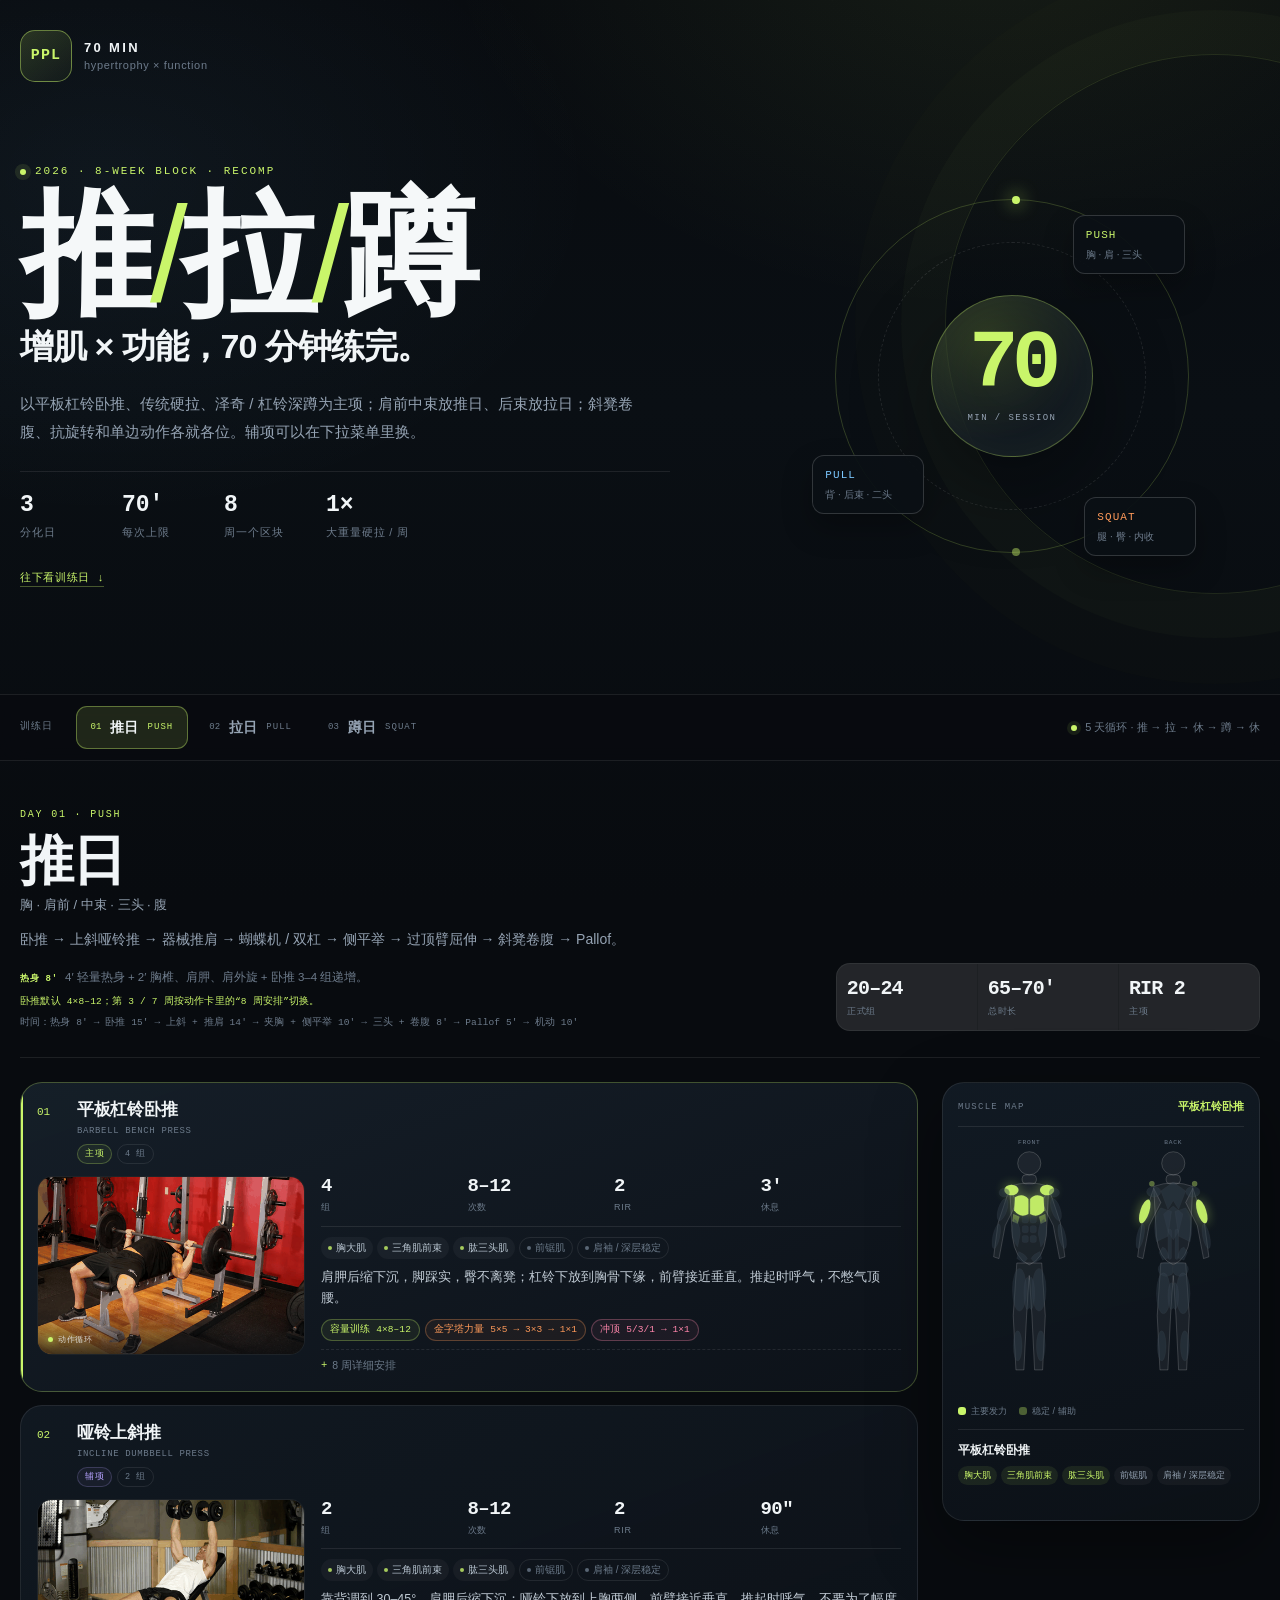
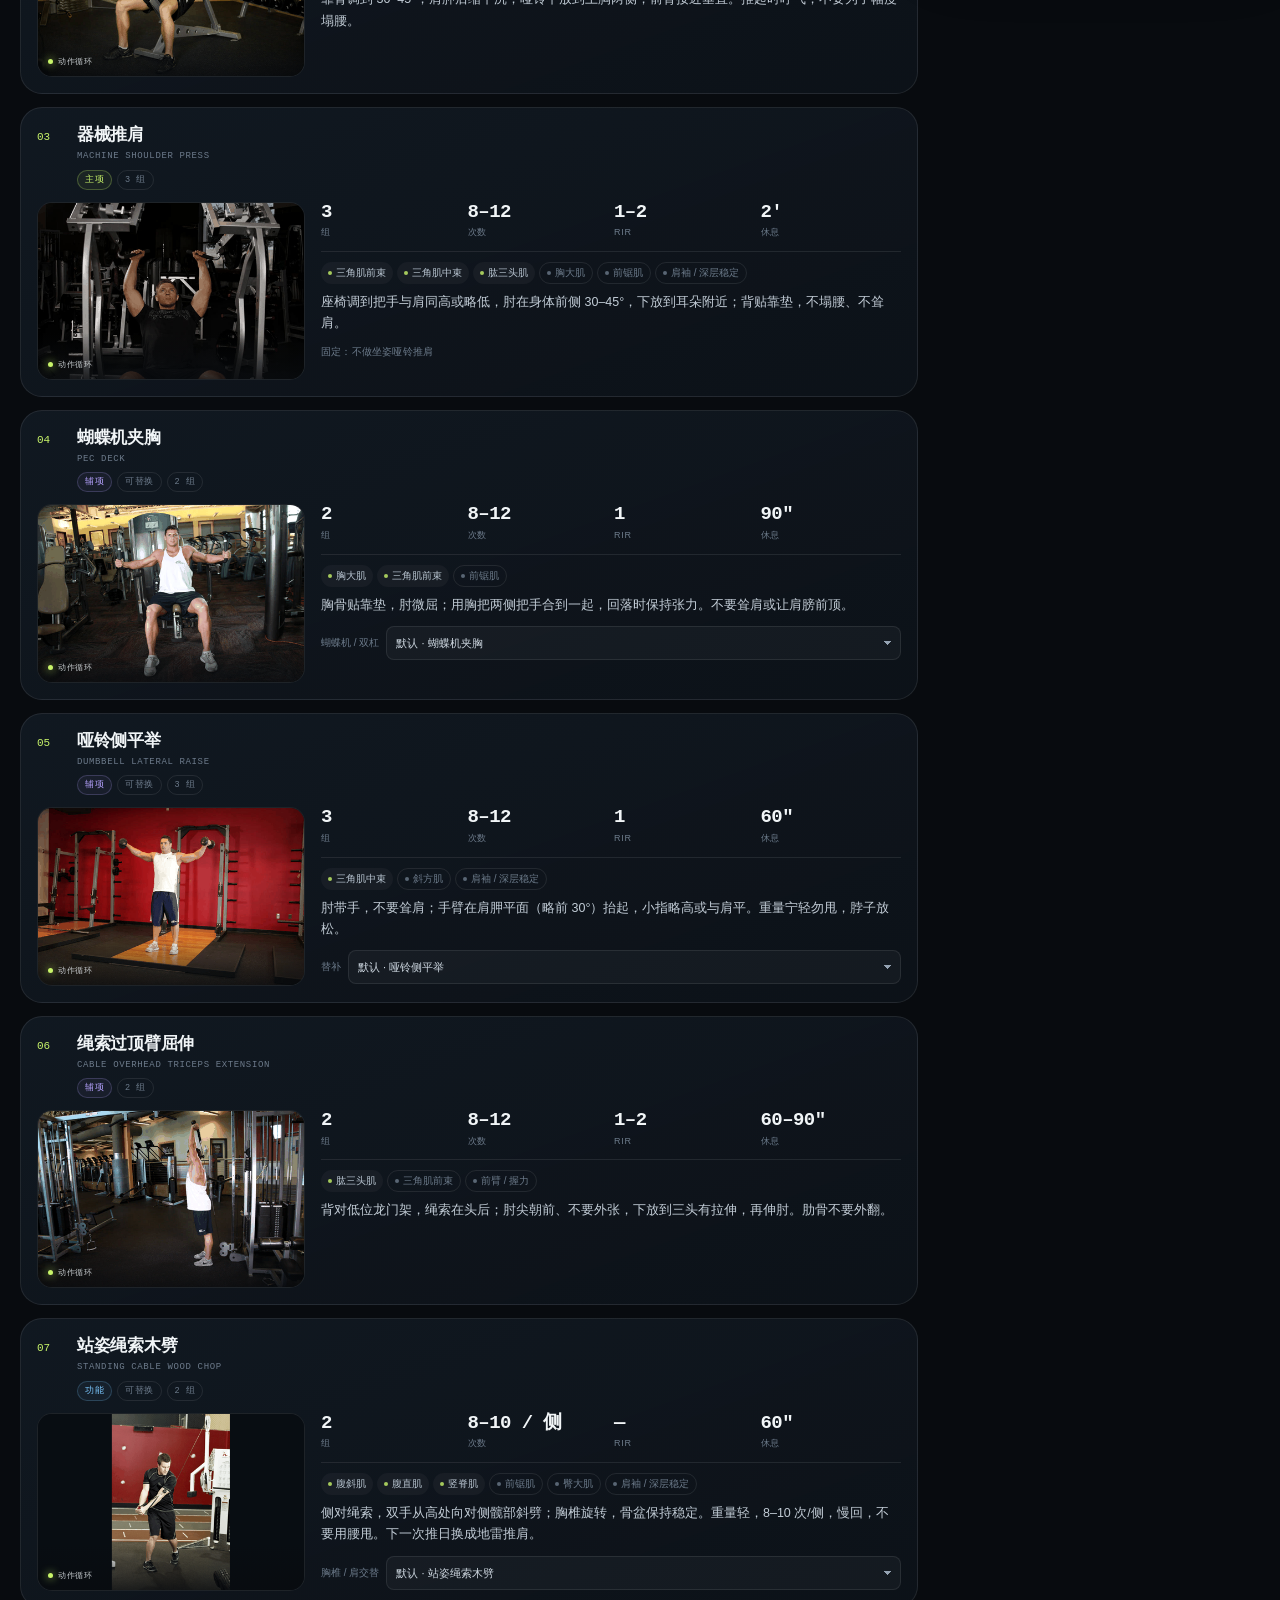
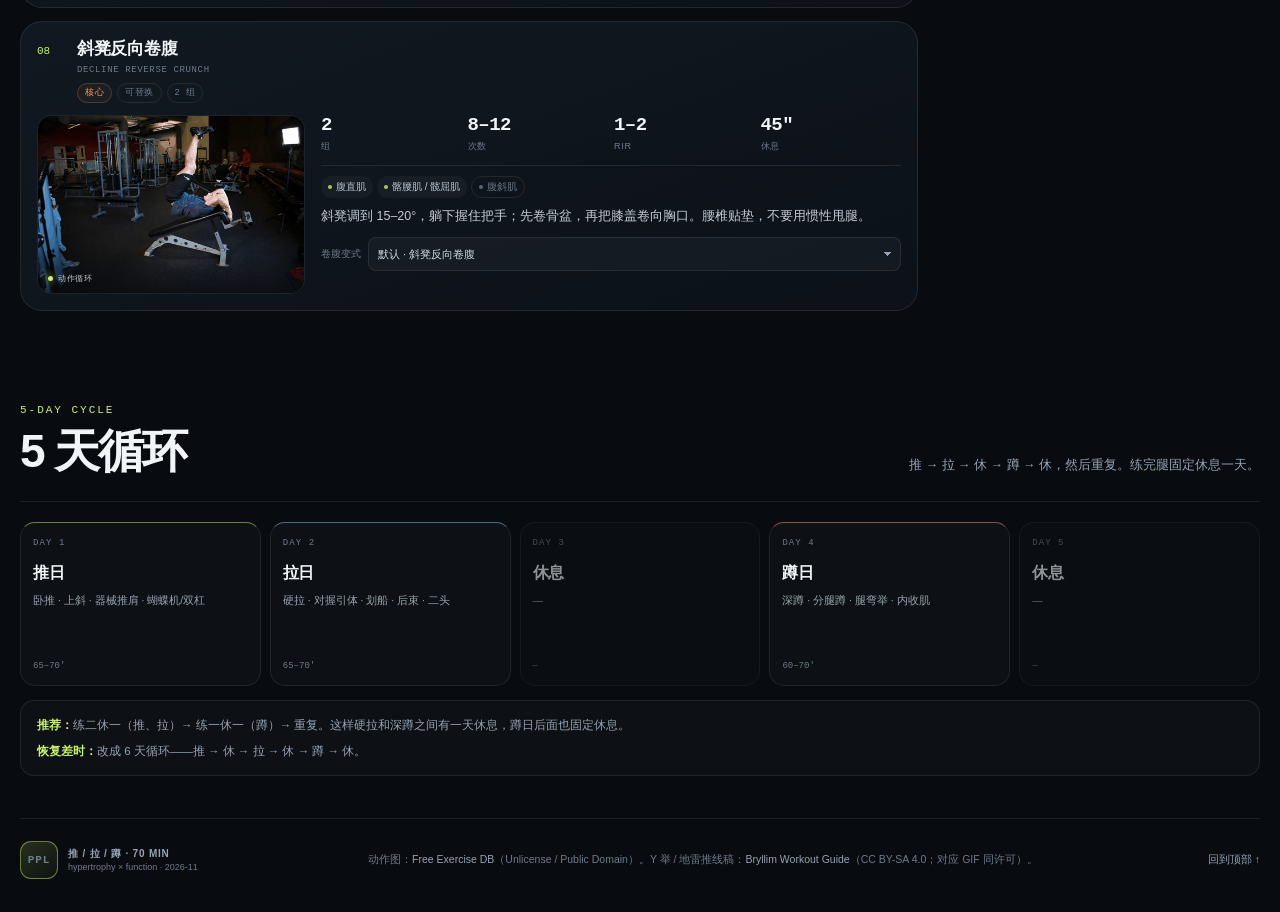
==== ppl60/index.html @ c3017ef8 "Use cable wood chop for thoracic rotation" ====
<!doctype html>
<html lang="zh-CN">
<head>
  <meta charset="utf-8">
  <meta name="viewport" content="width=device-width, initial-scale=1, viewport-fit=cover">
  <meta name="theme-color" content="#0a0d11">
  <meta name="color-scheme" content="dark">
  <meta name="robots" content="noindex,nofollow">
  <meta name="format-detection" content="telephone=no">
  <meta name="referrer" content="no-referrer">
  <meta name="description" content="推 / 拉 / 蹲三分化：增肌与功能性训练并行，每次约 70 分钟。含真实动作 GIF、肌群热图与替代动作。">
  <meta property="og:title" content="PPL 70 · 推 / 拉 / 蹲训练计划">
  <meta property="og:description" content="增肌 × 功能，70 分钟练完。真实动作 GIF、肌群热图、下拉替代动作。">
  <meta property="og:type" content="website">
  <meta property="og:image" content="https://shawinbetter.github.io/shawin.github.io/ppl60/assets/cover.png">
  <meta property="og:image:width" content="1200">
  <meta property="og:image:height" content="630">
  <meta name="twitter:card" content="summary_large_image">
  <title>PPL 70 · 推 / 拉 / 蹲训练计划</title>
  <link rel="icon" href="data:image/svg+xml,%3Csvg xmlns='http://www.w3.org/2000/svg' viewBox='0 0 64 64'%3E%3Crect width='64' height='64' rx='14' fill='%230a0d11'/%3E%3Cpath d='M14 44V20h12c8 0 12 4 12 10s-4 10-12 10h-5v4h-7zm7-10h5c4 0 6-2 6-4s-2-4-6-4h-5v8z' fill='%23c9f56a'/%3E%3Ccircle cx='47' cy='27' r='7' fill='none' stroke='%23c9f56a' stroke-width='4'/%3E%3C/svg%3E">
  <link rel="stylesheet" href="assets/styles.css?v=20261107j">
</head>
<body>
  <a class="skip-link" href="#main">跳到训练内容</a>
  <div class="ambient" aria-hidden="true"></div>

  <header class="hero">
    <nav class="topbar" aria-label="页面信息">
      <a class="brand" href="#top" aria-label="回到顶部">
        <span class="brand-mark">PPL</span>
        <span class="brand-copy"><b>70 MIN</b><i>hypertrophy × function</i></span>
      </a>
    </nav>

    <div class="hero-grid" id="top">
      <div class="hero-copy">
        <p class="eyebrow"><span class="dot"></span> 2026 · 8-WEEK BLOCK · RECOMP</p>
        <h1>推<span>/</span>拉<span>/</span>蹲</h1>
        <p class="hero-sub">增肌 × 功能，70 分钟练完。</p>
        <p class="lede">以平板杠铃卧推、传统硬拉、泽奇 / 杠铃深蹲为主项；肩前中束放推日、后束放拉日；斜凳卷腹、抗旋转和单边动作各就各位。辅项可以在下拉菜单里换。</p>
        <div class="hero-stats" aria-label="计划概览">
          <div><b>3</b><span>分化日</span></div>
          <div><b>70′</b><span>每次上限</span></div>
          <div><b>8</b><span>周一个区块</span></div>
          <div><b>1×</b><span>大重量硬拉 / 周</span></div>
        </div>
        <p class="hero-scroll"><a href="#dayNav">往下看训练日 ↓</a></p>
      </div>

      <div class="hero-visual" aria-hidden="true">
        <div class="orbit">
          <div class="orbit-ring ring-a"></div>
          <div class="orbit-ring ring-b"></div>
          <div class="orbit-core"><b>70</b><span>MIN / SESSION</span></div>
          <div class="orbit-chip chip-push">PUSH<small>胸 · 肩 · 三头</small></div>
          <div class="orbit-chip chip-pull">PULL<small>背 · 后束 · 二头</small></div>
          <div class="orbit-chip chip-squat">SQUAT<small>腿 · 臀 · 内收</small></div>
        </div>
      </div>
    </div>
  </header>

  <nav class="day-nav" id="dayNav" aria-label="训练日切换">
    <div class="day-nav-inner">
      <span class="day-nav-label">训练日</span>
      <div class="day-tabs" role="tablist" aria-label="推拉蹲">
        <button class="day-tab is-active" type="button" role="tab" aria-selected="true" aria-controls="day-push" data-day="push">
          <span class="tab-index">01</span><span class="tab-name">推日</span><span class="tab-sub">PUSH</span>
        </button>
        <button class="day-tab" type="button" role="tab" aria-selected="false" aria-controls="day-pull" data-day="pull">
          <span class="tab-index">02</span><span class="tab-name">拉日</span><span class="tab-sub">PULL</span>
        </button>
        <button class="day-tab" type="button" role="tab" aria-selected="false" aria-controls="day-squat" data-day="squat">
          <span class="tab-index">03</span><span class="tab-name">蹲日</span><span class="tab-sub">SQUAT</span>
        </button>
      </div>
      <div class="day-nav-meta"><span class="pulse"></span> 5 天循环 · 推 → 拉 → 休 → 蹲 → 休</div>
    </div>
  </nav>

  <main id="main">
    <section class="day-panel is-active" id="day-push" data-day="push" role="tabpanel" aria-label="推日">
      <div class="day-head">
        <div class="day-head-main">
          <p class="day-kicker">DAY 01 · PUSH</p>
          <h2>推日 <small>胸 · 肩前 / 中束 · 三头 · 腹</small></h2>
          <p class="day-intro">卧推 → 上斜哑铃推 → 器械推肩 → 蝴蝶机 / 双杠 → 侧平举 → 过顶臂屈伸 → 斜凳卷腹 → Pallof。</p>
          <p class="warmup-line"><b>热身 8′</b> 4′ 轻量热身 + 2′ 胸椎、肩胛、肩外旋 + 卧推 3–4 组递增。</p>
          <p class="lift-note">卧推默认 4×8–12；第 3 / 7 周按动作卡里的“8 周安排”切换。</p>
          <p class="time-plan">时间：热身 8′ → 卧推 15′ → 上斜 + 推肩 14′ → 夹胸 + 侧平举 10′ → 三头 + 卷腹 8′ → Pallof 5′ → 机动 10′</p>
        </div>
        <div class="day-side" aria-label="推日概览">
          <div class="day-stat"><b>20–24</b><span>正式组</span></div>
          <div class="day-stat"><b>65–70′</b><span>总时长</span></div>
          <div class="day-stat"><b>RIR 2</b><span>主项</span></div>
        </div>
      </div>
      <div class="day-layout">
        <div class="day-main">
          <div class="exercise-list" data-list="push"></div>
        </div>
        <aside class="muscle-panel" aria-label="肌群热图">
          <div class="panel-head"><span>MUSCLE MAP</span><b data-map-title>平板杠铃卧推</b></div>
          <div class="body-map" data-body-map></div>
          <div class="map-legend"><span><i class="lg-on"></i>主要发力</span><span><i class="lg-off"></i>稳定 / 辅助</span></div>
          <div class="map-readout" data-map-readout></div>
        </aside>
      </div>
    </section>

    <section class="day-panel" id="day-pull" data-day="pull" role="tabpanel" aria-label="拉日" hidden>
      <div class="day-head">
        <div class="day-head-main">
          <p class="day-kicker">DAY 02 · PULL</p>
          <h2>拉日 <small>背 · 后束 · 二头 · 腹 · 抗侧屈</small></h2>
          <p class="day-intro">硬拉 → 对握引体 → 划船 → 后束 → 牧师凳弯举 → 斜凳卷腹 → 农夫行走。</p>
          <p class="warmup-line"><b>热身 8′</b> 4′ 轻量热身 + 2′ 髋铰链、髋踝活动、肩胛下沉 + 硬拉 3–4 组递增。</p>
          <p class="lift-note">硬拉只做力量组 3×3–5；不做 8–12 容量组。</p>
          <p class="time-plan">时间：热身 8′ → 硬拉 15′ → 引体 + 划船 14′ → 后束 + 二头 12′ → 卷腹 + 行走 8′ → 机动 13′</p>
        </div>
        <div class="day-side" aria-label="拉日概览">
          <div class="day-stat"><b>20</b><span>正式组</span></div>
          <div class="day-stat"><b>65–70′</b><span>总时长</span></div>
          <div class="day-stat"><b>RIR 2</b><span>硬拉 / 引体</span></div>
        </div>
      </div>
      <div class="day-layout">
        <div class="day-main">
          <div class="exercise-list" data-list="pull"></div>
        </div>
        <aside class="muscle-panel" aria-label="肌群热图">
          <div class="panel-head"><span>MUSCLE MAP</span><b data-map-title>传统硬拉</b></div>
          <div class="body-map" data-body-map></div>
          <div class="map-legend"><span><i class="lg-on"></i>主要发力</span><span><i class="lg-off"></i>稳定 / 辅助</span></div>
          <div class="map-readout" data-map-readout></div>
        </aside>
      </div>
    </section>

    <section class="day-panel" id="day-squat" data-day="squat" role="tabpanel" aria-label="蹲日" hidden>
      <div class="day-head">
        <div class="day-head-main">
          <p class="day-kicker">DAY 03 · SQUAT</p>
          <h2>蹲日 <small>腿 · 臀 · 内收肌 · 小腿</small></h2>
          <p class="day-intro">深蹲 → 分腿蹲 → 俯卧腿弯举 → 内收肌 → 提踵。</p>
          <p class="warmup-line"><b>热身 8′</b> 4′ 轻量热身 + 2′ 髋踝活动、深蹲模式 + 深蹲 3–4 组递增。</p>
          <p class="lift-note">深蹲 4×5–8；其余动作 8–12。</p>
          <p class="time-plan">时间：热身 8′ → 深蹲 18′ → 分腿蹲 12′ → 腿弯举 + 内收 14′ → 提踵 6′ → 机动 12′</p>
        </div>
        <div class="day-side" aria-label="蹲日概览">
          <div class="day-stat"><b>18</b><span>正式组</span></div>
          <div class="day-stat"><b>60–70′</b><span>总时长</span></div>
          <div class="day-stat"><b>RIR 2</b><span>主项</span></div>
        </div>
      </div>
      <div class="day-layout">
        <div class="day-main">
          <div class="exercise-list" data-list="squat"></div>
        </div>
        <aside class="muscle-panel" aria-label="肌群热图">
          <div class="panel-head"><span>MUSCLE MAP</span><b data-map-title>杠铃深蹲</b></div>
          <div class="body-map" data-body-map></div>
          <div class="map-legend"><span><i class="lg-on"></i>主要发力</span><span><i class="lg-off"></i>稳定 / 辅助</span></div>
          <div class="map-readout" data-map-readout></div>
        </aside>
      </div>
    </section>

    <section class="section week-section" id="week">
      <div class="section-head">
        <div><p class="eyebrow">5-DAY CYCLE</p><h2>5 天循环</h2></div>
        <p>推 → 拉 → 休 → 蹲 → 休，然后重复。练完腿固定休息一天。</p>
      </div>
      <div class="cycle-grid">
        <article class="week-day push"><span class="wd">DAY 1</span><h3>推日</h3><p>卧推 · 上斜 · 器械推肩 · 蝴蝶机/双杠</p><b>65–70′</b></article>
        <article class="week-day pull"><span class="wd">DAY 2</span><h3>拉日</h3><p>硬拉 · 对握引体 · 划船 · 后束 · 二头</p><b>65–70′</b></article>
        <article class="week-day rest"><span class="wd">DAY 3</span><h3>休息</h3><p>—</p><b>—</b></article>
        <article class="week-day squat"><span class="wd">DAY 4</span><h3>蹲日</h3><p>深蹲 · 分腿蹲 · 腿弯举 · 内收肌</p><b>60–70′</b></article>
        <article class="week-day rest"><span class="wd">DAY 5</span><h3>休息</h3><p>—</p><b>—</b></article>
      </div>
      <div class="cycle-note">
        <p><b>推荐：</b>练二休一（推、拉）→ 练一休一（蹲）→ 重复。这样硬拉和深蹲之间有一天休息，蹲日后面也固定休息。</p>
        <p><b>恢复差时：</b>改成 6 天循环——推 → 休 → 拉 → 休 → 蹲 → 休。</p>
      </div>
    </section>

  </main>

  <footer class="footer">
    <div class="footer-brand"><span class="brand-mark">PPL</span><div><b>推 / 拉 / 蹲 · 70 MIN</b><span>hypertrophy × function · 2026-11</span></div></div>
    <p>动作图：<a href="https://github.com/yuhonas/free-exercise-db" target="_blank" rel="noopener noreferrer">Free Exercise DB</a>（Unlicense / Public Domain）。Y 举 / 地雷推线稿：<a href="https://bryllim.github.io/workout-guide/" target="_blank" rel="noopener noreferrer">Bryllim Workout Guide</a>（CC BY-SA 4.0；对应 GIF 同许可）。</p>
    <a href="#top">回到顶部 ↑</a>
  </footer>

  <noscript><div class="noscript">需要启用 JavaScript 才能看到动作卡和 GIF 演示。</div></noscript>

  <script src="assets/app.js?v=20261107j"></script>
</body>
</html>
---- ppl60/assets/styles.css ----
/* PPL 60 — single-page training plan. No external assets. */
:root {
  --bg: #080b0f;
  --bg-2: #0c1117;
  --panel: #111821;
  --panel-2: #151f2a;
  --panel-3: #0d141c;
  --line: rgba(255, 255, 255, 0.085);
  --line-strong: rgba(255, 255, 255, 0.16);
  --ink: #f1f5f7;
  --muted: #95a3b3;
  --muted-2: #6d7b8b;
  --lime: #c9f56a;
  --lime-2: #a8df3e;
  --lime-soft: rgba(201, 245, 106, 0.12);
  --orange: #ff9a5a;
  --blue: #7cc8ff;
  --pink: #ff86ac;
  --violet: #b6a3ff;
  --danger: #ffb16e;
  --radius: 22px;
  --radius-sm: 14px;
  --max: 1240px;
  --font: -apple-system, BlinkMacSystemFont, "SF Pro SC", "SF Pro Text", "PingFang SC", "Hiragino Sans GB", "Microsoft YaHei", "Noto Sans SC", sans-serif;
  --mono: "SFMono-Regular", "Roboto Mono", "Cascadia Code", ui-monospace, monospace;
  --shadow: 0 24px 70px rgba(0, 0, 0, 0.38);
}

* { box-sizing: border-box; }
html { scroll-behavior: smooth; scroll-padding-top: 96px; }
body {
  margin: 0;
  background: var(--bg);
  color: var(--ink);
  font-family: var(--font);
  font-size: 16px;
  line-height: 1.65;
  -webkit-font-smoothing: antialiased;
  text-rendering: optimizeLegibility;
  overflow-x: hidden;
}
body::before {
  content: "";
  position: fixed;
  inset: 0;
  z-index: -2;
  background:
    radial-gradient(900px 620px at 78% -8%, rgba(201, 245, 106, 0.075), transparent 62%),
    radial-gradient(760px 520px at 8% 20%, rgba(124, 200, 255, 0.055), transparent 65%),
    linear-gradient(180deg, #080b0f 0%, #0a0f14 45%, #080b0f 100%);
}
body::after {
  content: "";
  position: fixed;
  inset: 0;
  z-index: -1;
  pointer-events: none;
  opacity: 0.32;
  background-image:
    linear-gradient(rgba(255, 255, 255, 0.022) 1px, transparent 1px),
    linear-gradient(90deg, rgba(255, 255, 255, 0.022) 1px, transparent 1px);
  background-size: 64px 64px;
  mask-image: linear-gradient(180deg, rgba(0, 0, 0, 0.85), transparent 72%);
}
::selection { background: var(--lime); color: #0a0d11; }
a { color: inherit; text-decoration: none; }
button, select, input { font: inherit; }
button { color: inherit; }
img, svg { display: block; max-width: 100%; }
h1, h2, h3, h4, p { margin: 0; }
b, strong { font-weight: 720; }

.skip-link {
  position: fixed; top: 10px; left: 10px; z-index: 100;
  padding: 10px 14px; border-radius: 10px; background: var(--lime); color: #0a0d11;
  transform: translateY(-160%); transition: transform 0.2s ease;
}
.skip-link:focus { transform: translateY(0); }

.ambient {
  position: fixed; inset: 0; pointer-events: none; z-index: -1; overflow: hidden;
}
.ambient::before {
  content: ""; position: absolute; width: 42vw; height: 42vw; right: -16vw; top: 6vh;
  border-radius: 50%; border: 1px solid rgba(201, 245, 106, 0.12);
  box-shadow: 0 0 0 44px rgba(201, 245, 106, 0.018), 0 0 0 90px rgba(201, 245, 106, 0.012);
}

/* ---------- hero ---------- */
.hero {
  width: min(var(--max), calc(100% - 40px));
  margin: 0 auto;
  padding: 22px 0 58px;
}
.topbar {
  display: flex; align-items: center; justify-content: space-between; gap: 18px;
  padding: 8px 0 34px;
}
.brand { display: inline-flex; align-items: center; gap: 12px; }
.brand-mark {
  display: inline-grid; place-items: center; width: 52px; height: 52px; flex: none;
  border: 1px solid rgba(201, 245, 106, 0.45); border-radius: 15px;
  background: linear-gradient(145deg, rgba(201, 245, 106, 0.16), rgba(201, 245, 106, 0.03));
  color: var(--lime); font-family: var(--mono); font-size: 15px; font-weight: 800; letter-spacing: 0.08em;
}
.brand-copy { display: flex; flex-direction: column; line-height: 1.15; }
.brand-copy b { font-size: 13px; letter-spacing: 0.18em; }
.brand-copy i { font-style: normal; color: var(--muted-2); font-size: 11px; letter-spacing: 0.06em; margin-top: 3px; }
.top-note { color: var(--muted-2); font-family: var(--mono); font-size: 10px; letter-spacing: 0.08em; }
.top-actions { display: flex; align-items: center; gap: 8px; }
.icon-btn {
  display: inline-flex; align-items: center; gap: 8px; padding: 9px 13px;
  border: 1px solid var(--line); border-radius: 11px; background: rgba(255, 255, 255, 0.025);
  color: var(--muted); font-size: 12px; cursor: pointer; transition: 0.18s ease;
}
.icon-btn svg { width: 15px; height: 15px; fill: none; stroke: currentColor; stroke-width: 1.7; stroke-linecap: round; stroke-linejoin: round; }
.icon-btn:hover { color: var(--ink); border-color: var(--line-strong); background: rgba(255, 255, 255, 0.05); }

.hero-grid { display: grid; grid-template-columns: minmax(0, 1.18fr) minmax(320px, 0.82fr); gap: 30px; align-items: center; min-height: 520px; }
.eyebrow { display: flex; align-items: center; gap: 9px; color: var(--lime); font-family: var(--mono); font-size: 11px; letter-spacing: 0.18em; text-transform: uppercase; }
.eyebrow .dot { width: 6px; height: 6px; border-radius: 50%; background: var(--lime); box-shadow: 0 0 0 5px rgba(201, 245, 106, 0.1); }
.hero h1 {
  margin: 18px 0 8px;
  font-size: clamp(62px, 10.6vw, 142px);
  line-height: 0.82;
  letter-spacing: -0.085em;
  font-weight: 850;
  color: #f5f8f9;
}
.hero h1 span { color: var(--lime); margin: 0 0.04em; font-weight: 400; }
.hero-sub { font-size: clamp(20px, 2.8vw, 34px); font-weight: 700; letter-spacing: -0.03em; }
.lede { max-width: 620px; margin-top: 16px; color: var(--muted); font-size: 15px; line-height: 1.85; }
.hero-stats { display: flex; flex-wrap: wrap; gap: 10px 28px; margin-top: 26px; padding-top: 20px; border-top: 1px solid var(--line); max-width: 650px; }
.hero-stats div { display: flex; flex-direction: column; min-width: 74px; }
.hero-stats b { font-family: var(--mono); font-size: 23px; line-height: 1.2; color: var(--ink); }
.hero-stats span { color: var(--muted-2); font-size: 11px; letter-spacing: 0.08em; margin-top: 3px; }
.hero-actions { display: flex; flex-wrap: wrap; gap: 10px; margin-top: 26px; }
.hero-scroll { margin-top: 22px; }
.hero-scroll a { color: var(--lime); font-size: 11px; font-family: var(--mono); letter-spacing: 0.06em; border-bottom: 1px solid rgba(201,245,106,.32); padding-bottom: 2px; }
.hero-scroll a:hover { border-color: var(--lime); }
.btn {
  display: inline-flex; align-items: center; justify-content: center; gap: 8px;
  min-height: 44px; padding: 0 18px; border-radius: 12px; border: 1px solid var(--line-strong);
  font-size: 14px; font-weight: 650; transition: 0.18s ease;
}
.btn.primary { background: var(--lime); color: #0a0d11; border-color: var(--lime); box-shadow: 0 10px 30px rgba(201, 245, 106, 0.12); }
.btn.primary:hover { background: #d7ff83; transform: translateY(-1px); }
.btn.ghost { color: var(--muted); background: rgba(255, 255, 255, 0.025); }
.btn.ghost:hover { color: var(--ink); border-color: rgba(255, 255, 255, 0.26); }
.hero-note { max-width: 590px; margin-top: 18px; color: var(--muted-2); font-size: 11.5px; line-height: 1.7; }

.hero-visual { display: grid; place-items: center; min-height: 470px; }
.orbit { position: relative; width: min(30vw, 390px); aspect-ratio: 1; min-width: 300px; }
.orbit-ring { position: absolute; border-radius: 50%; border: 1px solid rgba(201, 245, 106, 0.2); }
.ring-a { inset: 4%; animation: orbit-spin 38s linear infinite; }
.ring-a::before, .ring-a::after {
  content: ""; position: absolute; width: 8px; height: 8px; border-radius: 50%; background: var(--lime);
}
.ring-a::before { top: -4px; left: 50%; box-shadow: 0 0 18px var(--lime); }
.ring-a::after { bottom: -4px; left: 50%; background: rgba(201, 245, 106, 0.45); }
.ring-b { inset: 15%; border-color: rgba(255, 255, 255, 0.1); border-style: dashed; animation: orbit-spin 55s linear infinite reverse; }
.orbit-core {
  position: absolute; inset: 29%; border-radius: 50%; display: flex; flex-direction: column; align-items: center; justify-content: center;
  background: radial-gradient(circle at 35% 28%, rgba(201, 245, 106, 0.18), rgba(17, 24, 33, 0.92) 64%);
  border: 1px solid rgba(201, 245, 106, 0.32); box-shadow: inset 0 0 60px rgba(201, 245, 106, 0.06), 0 30px 80px rgba(0, 0, 0, 0.35);
}
.orbit-core b { font-family: var(--mono); font-size: clamp(54px, 7vw, 82px); line-height: 0.95; letter-spacing: -0.08em; color: var(--lime); }
.orbit-core span { margin-top: 7px; color: var(--muted); font-family: var(--mono); font-size: 9px; letter-spacing: 0.16em; }
.orbit-chip {
  position: absolute; display: flex; flex-direction: column; padding: 10px 12px; min-width: 112px;
  border: 1px solid var(--line-strong); border-radius: 12px; background: rgba(11, 16, 22, 0.9);
  box-shadow: 0 14px 30px rgba(0, 0, 0, 0.28); font-family: var(--mono); font-size: 11px; letter-spacing: 0.1em;
}
.orbit-chip small { margin-top: 3px; font-family: var(--font); font-size: 10px; letter-spacing: 0; color: var(--muted-2); }
.chip-push { top: 8%; right: 5%; color: var(--lime); }
.chip-pull { bottom: 14%; left: -2%; color: var(--blue); }
.chip-squat { bottom: 3%; right: 2%; color: var(--orange); }
@keyframes orbit-spin { to { transform: rotate(360deg); } }

/* ---------- day nav ---------- */
.day-nav {
  position: sticky; top: 0; z-index: 40;
  border-top: 1px solid var(--line); border-bottom: 1px solid var(--line);
  background: rgba(8, 11, 15, 0.88);
  -webkit-backdrop-filter: blur(18px); backdrop-filter: blur(18px);
}
.day-nav-inner { width: min(var(--max), calc(100% - 40px)); margin: 0 auto; display: flex; align-items: center; gap: 22px; padding: 11px 0; }
.day-nav-label { color: var(--muted-2); font-family: var(--mono); font-size: 10px; letter-spacing: 0.12em; white-space: nowrap; }
.day-tabs { display: flex; gap: 6px; }
.day-tab {
  display: grid; grid-template-columns: auto auto auto; align-items: center; gap: 9px;
  padding: 9px 14px; border: 1px solid transparent; border-radius: 11px; background: transparent;
  cursor: pointer; color: var(--muted); transition: 0.18s ease;
}
.day-tab:hover { background: rgba(255, 255, 255, 0.038); color: var(--ink); }
.day-tab.is-active { border-color: rgba(201, 245, 106, 0.38); background: var(--lime-soft); color: var(--ink); }
.tab-index { font-family: var(--mono); font-size: 9px; color: var(--muted-2); }
.tab-name { font-size: 14px; font-weight: 700; }
.tab-sub { font-family: var(--mono); font-size: 9px; letter-spacing: 0.12em; color: var(--muted-2); }
.day-tab.is-active .tab-sub, .day-tab.is-active .tab-index { color: var(--lime); }
.day-nav-meta { margin-left: auto; display: flex; align-items: center; gap: 8px; color: var(--muted-2); font-size: 11px; white-space: nowrap; }
.pulse { width: 6px; height: 6px; border-radius: 50%; background: var(--lime); box-shadow: 0 0 0 4px rgba(201, 245, 106, 0.09); }

/* ---------- day panels ---------- */
main { width: min(var(--max), calc(100% - 40px)); margin: 0 auto; }
.day-panel { padding: 46px 0 26px; animation: panel-in 0.32s ease both; }
@keyframes panel-in { from { opacity: 0; transform: translateY(8px); } to { opacity: 1; transform: none; } }
.day-head { display: grid; grid-template-columns: minmax(0, 1.3fr) minmax(250px, 0.7fr); gap: 28px; align-items: end; padding-bottom: 26px; border-bottom: 1px solid var(--line); }
.day-side { display: grid; grid-template-columns: repeat(3, 1fr); gap: 1px; border: 1px solid var(--line); border-radius: var(--radius-sm); overflow: hidden; background: var(--line); }
.day-stat { display: flex; flex-direction: column; padding: 14px 10px 12px; background: rgba(255,255,255,.028); }
.day-stat b { font-family: var(--mono); font-size: 20px; line-height: 1.1; color: var(--ink); letter-spacing: -0.04em; }
.day-stat span { margin-top: 4px; color: var(--muted-2); font-size: 9px; letter-spacing: 0.08em; }
.day-kicker { color: var(--lime); font-family: var(--mono); font-size: 10px; letter-spacing: 0.18em; }
.day-head h2 { margin-top: 8px; font-size: clamp(32px, 4.7vw, 54px); line-height: 1.05; letter-spacing: -0.045em; }
.day-head h2 small { display: block; margin-top: 10px; font-size: 13px; font-weight: 500; letter-spacing: 0; color: var(--muted); }
.day-intro { max-width: 700px; margin-top: 15px; color: var(--muted); font-size: 14px; line-height: 1.85; }
.day-meta { display: flex; flex-wrap: wrap; gap: 7px; margin-top: 17px; }
.day-meta span { padding: 5px 9px; border: 1px solid var(--line); border-radius: 999px; color: var(--muted-2); font-family: var(--mono); font-size: 10px; letter-spacing: 0.03em; }
.time-budget { display: flex; flex-direction: column; gap: 10px; padding: 16px 16px 14px; border: 1px solid var(--line); border-radius: var(--radius-sm); background: linear-gradient(145deg, rgba(255, 255, 255, 0.035), rgba(255, 255, 255, 0.012)); }
.tb-row { display: grid; grid-template-columns: 1fr 54px 28px; align-items: center; gap: 9px; font-size: 11px; color: var(--muted); }
.tb-row i { height: 4px; border-radius: 99px; background: rgba(255, 255, 255, 0.07); position: relative; overflow: hidden; }
.tb-row i::after { content: ""; position: absolute; inset: 0 auto 0 0; width: var(--w); border-radius: inherit; background: linear-gradient(90deg, var(--lime-2), var(--lime)); opacity: 0.8; }
.tb-row b { text-align: right; font-family: var(--mono); font-size: 10px; color: var(--muted-2); font-weight: 500; }
.day-layout { display: grid; grid-template-columns: minmax(0, 1fr) 318px; gap: 24px; align-items: start; padding-top: 24px; }
.day-main { min-width: 0; }


.warmup-line { margin-top: 14px; color: var(--muted-2); font-size: 11.5px; line-height: 1.75; }
.warmup-line b { color: var(--lime); font-family: var(--mono); font-size: 9px; letter-spacing: 0.08em; margin-right: 4px; }
.day-note { margin-top: 12px; padding: 12px 14px; border: 1px dashed var(--line-strong); border-radius: 12px; color: var(--muted); font-size: 11px; line-height: 1.75; }
.day-note b { color: var(--ink); }
.warmup-card {
  display: flex; align-items: flex-start; gap: 14px; margin: 4px 0 8px; padding: 10px 13px;
  border: 1px solid var(--line); border-left: 2px solid rgba(201, 245, 106, 0.55); border-radius: 11px;
  background: rgba(201, 245, 106, 0.035);
}
.wu-head { display: flex; flex-direction: column; flex: none; min-width: 104px; }
.wu-head span { color: var(--lime); font-family: var(--mono); font-size: 8.5px; letter-spacing: 0.14em; }
.wu-head b { margin-top: 2px; color: var(--muted); font-size: 10.5px; font-weight: 600; }
.warmup-card p { color: var(--muted-2); font-size: 10px; line-height: 1.7; }
.warmup-card p b { color: var(--ink); }

.session-bar { display: grid; grid-template-columns: auto minmax(120px, 1fr) auto; gap: 16px; align-items: center; padding: 11px 0 15px; }
.session-copy { display: flex; align-items: baseline; gap: 9px; }
.session-copy b { font-size: 12px; font-weight: 650; }
.session-copy span { color: var(--lime); font-family: var(--mono); font-size: 10px; }
.progress { height: 6px; border-radius: 99px; background: rgba(255, 255, 255, 0.07); overflow: hidden; }
.progress i { display: block; height: 100%; width: 0; border-radius: inherit; background: linear-gradient(90deg, var(--lime-2), var(--lime)); transition: width 0.28s ease; }
.text-btn { border: 0; background: none; padding: 2px; color: var(--muted-2); font-size: 11px; cursor: pointer; }
.text-btn:hover { color: var(--ink); }

/* ---------- exercise cards ---------- */
.exercise-list { display: flex; flex-direction: column; gap: 13px; }
.exercise-card {
  position: relative; border: 1px solid var(--line); border-radius: var(--radius);
  background: linear-gradient(160deg, rgba(21, 31, 42, 0.68), rgba(14, 20, 27, 0.78));
  overflow: hidden; transition: border-color 0.2s ease, background 0.2s ease, opacity 0.2s ease;
}
.exercise-card::before {
  content: ""; position: absolute; inset: 0 auto 0 0; width: 2px; background: transparent; transition: background 0.2s ease;
}
.exercise-card:hover, .exercise-card.is-active { border-color: rgba(201, 245, 106, 0.28); background: linear-gradient(160deg, rgba(24, 35, 46, 0.82), rgba(14, 20, 27, 0.84)); }
.exercise-card:hover::before, .exercise-card.is-active::before { background: var(--lime); }
.exercise-card.is-done { opacity: 0.58; }
.exercise-card.is-done .ex-title h3 { text-decoration: line-through; text-decoration-thickness: 1px; text-decoration-color: var(--muted-2); }
.ex-top { display: flex; align-items: flex-start; gap: 12px; padding: 16px 16px 0; }
.ex-index { min-width: 28px; font-family: var(--mono); font-size: 11px; color: var(--lime); padding-top: 4px; }
.ex-title { min-width: 0; flex: 1; }
.ex-title h3 { font-size: 17px; line-height: 1.35; letter-spacing: -0.015em; font-weight: 720; }
.ex-title h3 span { display: block; margin-top: 3px; font-family: var(--mono); font-size: 9px; font-weight: 400; letter-spacing: 0.07em; text-transform: uppercase; color: var(--muted-2); }
.ex-badges { display: flex; flex-wrap: wrap; gap: 5px; margin-top: 7px; }
.badge { padding: 2px 7px; border-radius: 999px; font-family: var(--mono); font-size: 8.5px; letter-spacing: 0.06em; border: 1px solid var(--line); color: var(--muted-2); }
.badge.main { color: var(--lime); border-color: rgba(201, 245, 106, 0.26); background: rgba(201, 245, 106, 0.06); }
.badge.func { color: var(--blue); border-color: rgba(124, 200, 255, 0.22); background: rgba(124, 200, 255, 0.055); }
.badge.core { color: var(--orange); border-color: rgba(255, 154, 90, 0.22); background: rgba(255, 154, 90, 0.055); }
.badge.aux { color: var(--violet); border-color: rgba(182, 163, 255, 0.22); background: rgba(182, 163, 255, 0.055); }
.check { position: relative; width: 26px; height: 26px; flex: none; cursor: pointer; margin-top: 1px; }
.check input { position: absolute; opacity: 0; inset: 0; cursor: pointer; }
.check span { display: block; width: 26px; height: 26px; border: 1px solid var(--line-strong); border-radius: 8px; background: rgba(255, 255, 255, 0.025); transition: 0.18s ease; }
.check span::after { content: ""; display: block; width: 7px; height: 12px; margin: 5px 0 0 9px; border: solid #0a0d11; border-width: 0 2px 2px 0; transform: rotate(45deg) scale(0.4); opacity: 0; transition: 0.18s ease; }
.check input:checked + span { background: var(--lime); border-color: var(--lime); }
.check input:checked + span::after { opacity: 1; transform: rotate(45deg) scale(1); }
.check input:focus-visible + span { outline: 2px solid var(--blue); outline-offset: 2px; }

.ex-body { display: grid; grid-template-columns: 268px minmax(0, 1fr); gap: 16px; padding: 12px 16px 16px; align-items: start; }
.demo-wrap {
  position: relative; align-self: start; margin: 0; border: 1px solid var(--line); border-radius: 15px;
  background: #090e14; overflow: hidden; aspect-ratio: 3 / 2; min-height: 0;
}
.demo-wrap::after {
  content: ""; position: absolute; inset: auto 0 0 0; height: 46px; pointer-events: none;
  background: linear-gradient(180deg, transparent, rgba(8, 11, 15, 0.76));
}
.demo-gif { width: 100%; height: 100%; object-fit: cover; display: block; filter: saturate(0.94) contrast(1.03); }
.demo-caption {
  position: absolute; left: 10px; bottom: 8px; z-index: 2; display: flex; align-items: center; gap: 5px;
  color: rgba(237, 243, 247, 0.82); font-family: var(--mono); font-size: 8px; letter-spacing: 0.08em; pointer-events: none;
}
.demo-caption::before { content: ""; width: 5px; height: 5px; border-radius: 50%; background: var(--lime); box-shadow: 0 0 8px var(--lime); }
.ex-info { min-width: 0; display: flex; flex-direction: column; }
.prescription { display: grid; grid-template-columns: repeat(4, 1fr); gap: 6px; padding-bottom: 11px; border-bottom: 1px solid var(--line); }
.prescription div { display: flex; flex-direction: column; }
.prescription b { font-family: var(--mono); font-size: 19px; line-height: 1.15; letter-spacing: -0.03em; color: var(--ink); }
.prescription span { margin-top: 2px; color: var(--muted-2); font-size: 9px; letter-spacing: 0.08em; text-transform: uppercase; }
.muscle-chips { display: flex; flex-wrap: wrap; gap: 4px; margin: 10px 0 8px; }
.muscle-chip { display: inline-flex; align-items: center; gap: 4px; padding: 2px 7px; border-radius: 999px; background: rgba(255, 255, 255, 0.04); color: #bbc7d3; font-size: 10px; line-height: 1.6; }
.muscle-chip::before { content: ""; width: 4px; height: 4px; border-radius: 50%; background: var(--lime); opacity: 0.8; }
.muscle-chip.secondary { color: var(--muted-2); background: transparent; border: 1px solid var(--line); }
.muscle-chip.secondary::before { background: var(--muted-2); }
.cue { color: #c2ccd6; font-size: 12.5px; line-height: 1.7; }
.cue b { color: var(--ink); }
.why { margin-top: 7px; border-top: 1px dashed var(--line); padding-top: 7px; }
.why summary { list-style: none; cursor: pointer; color: var(--muted-2); font-size: 10.5px; display: flex; align-items: center; gap: 5px; }
.why summary::-webkit-details-marker { display: none; }
.why summary::before { content: "+"; font-family: var(--mono); color: var(--lime); }
.why[open] summary::before { content: "−"; }
.why p { margin-top: 5px; color: var(--muted); font-size: 11px; line-height: 1.7; }



.load-note { margin-top: 8px; padding: 8px 10px; border: 1px dashed rgba(201,245,106,.24); border-radius: 8px; color: var(--muted); font-size: 10.5px; line-height: 1.65; }
.load-note b { color: var(--lime); font-family: var(--mono); font-size: 9px; letter-spacing: 0.06em; margin-right: 4px; }

.phase-brief { display: flex; flex-wrap: wrap; gap: 5px; margin-top: 9px; }
.phase-pill { display: inline-flex; align-items: center; padding: 3px 8px; border: 1px solid var(--line); border-radius: 999px; color: var(--muted); font-family: var(--mono); font-size: 9.5px; line-height: 1.55; letter-spacing: 0.01em; }
.phase-pill.volume { color: var(--lime); border-color: rgba(201, 245, 106, 0.28); background: rgba(201, 245, 106, 0.06); }
.phase-pill.strength { color: var(--orange); border-color: rgba(255, 154, 90, 0.3); background: rgba(255, 154, 90, 0.06); }
.phase-pill.peak { color: var(--pink); border-color: rgba(255, 134, 172, 0.3); background: rgba(255, 134, 172, 0.06); }
.phase-pill.deload { color: var(--blue); border-color: rgba(124, 200, 255, 0.26); background: rgba(124, 200, 255, 0.05); }
.phase-pill.muted { color: var(--muted-2); }

.phase { margin-top: 8px; border-top: 1px dashed var(--line); padding-top: 7px; }
.phase summary { list-style: none; cursor: pointer; color: var(--muted-2); font-size: 10.5px; display: flex; align-items: center; gap: 5px; }
.phase summary::-webkit-details-marker { display: none; }
.phase summary::before { content: "+"; font-family: var(--mono); color: var(--lime); }
.phase[open] summary::before { content: "−"; }
.phase-list { margin-top: 6px; padding: 8px 9px; border-radius: 8px; background: rgba(255,255,255,.022); }
.phase-list p { color: var(--muted); font-size: 10px; line-height: 1.65; }
.phase-list p + p { margin-top: 2px; }
.phase-list b { color: var(--lime); font-family: var(--mono); font-size: 9px; margin-right: 4px; }
.phase-note { margin-top: 5px !important; padding-top: 5px; border-top: 1px dashed var(--line); color: var(--muted-2) !important; }

.fixed-note { display: block; margin-top: 10px; color: var(--muted-2); font-size: 10px; font-family: var(--mono); letter-spacing: 0.02em; }
.alt-row { display: flex; align-items: center; gap: 7px; margin-top: auto; padding-top: 10px; }
.alt-row label { flex: none; color: var(--muted-2); font-size: 10px; }
.alt-select {
  width: 100%; min-width: 0; padding: 7px 26px 7px 9px; border: 1px solid var(--line); border-radius: 8px;
  background-color: rgba(255, 255, 255, 0.035); color: #cfd8e1; font-size: 11px; cursor: pointer;
  appearance: none; -webkit-appearance: none;
  background-image: linear-gradient(45deg, transparent 50%, var(--muted) 50%), linear-gradient(135deg, var(--muted) 50%, transparent 50%);
  background-position: calc(100% - 12px) 50%, calc(100% - 8px) 50%;
  background-size: 4px 4px, 4px 4px; background-repeat: no-repeat;
}
.alt-select:focus { outline: 2px solid rgba(124, 200, 255, 0.55); outline-offset: 1px; }
.alt-select option { background: #121a23; color: var(--ink); }
.alt-fixed { padding: 7px 9px; border: 1px dashed var(--line); border-radius: 8px; color: var(--muted-2); font-size: 10.5px; }

/* ---------- muscle map ---------- */
.muscle-panel {
  position: sticky; top: 78px; padding: 15px 15px 13px; border: 1px solid var(--line); border-radius: var(--radius);
  background: linear-gradient(165deg, rgba(21, 31, 42, 0.76), rgba(12, 18, 24, 0.88)); box-shadow: var(--shadow);
}
.panel-head { display: flex; align-items: center; justify-content: space-between; gap: 8px; padding-bottom: 10px; border-bottom: 1px solid var(--line); }
.panel-head span { color: var(--muted-2); font-family: var(--mono); font-size: 9px; letter-spacing: 0.14em; }
.panel-head b { color: var(--lime); font-size: 10.5px; font-weight: 600; text-align: right; }
.body-map { display: grid; grid-template-columns: 1fr 1fr; gap: 1px; margin-top: 6px; }
.body-map svg { width: 100%; height: auto; overflow: visible; }
.bm-label { fill: var(--muted-2); font-family: var(--mono); font-size: 7px; letter-spacing: 0.12em; }
.bm-outline { fill: rgba(255, 255, 255, 0.055); stroke: rgba(255, 255, 255, 0.24); stroke-width: 0.8; }
.muscle { fill: #33414e; stroke: rgba(255, 255, 255, 0.16); stroke-width: 0.4; transition: fill 0.22s ease, opacity 0.22s ease, filter 0.22s ease; }
.muscle.is-primary { fill: var(--lime); opacity: 0.95; filter: drop-shadow(0 0 6px rgba(201, 245, 106, 0.48)); }
.muscle.is-secondary { fill: rgba(201, 245, 106, 0.42); opacity: 0.92; }
.muscle.is-idle { opacity: 0.42; }
.map-legend { display: flex; gap: 12px; margin-top: 4px; color: var(--muted-2); font-size: 9px; }
.map-legend span { display: inline-flex; align-items: center; gap: 5px; }
.map-legend i { width: 8px; height: 8px; border-radius: 3px; display: inline-block; }
.lg-on { background: var(--lime); }
.lg-off { background: rgba(201, 245, 106, 0.34); }
.map-readout { margin-top: 10px; padding-top: 10px; border-top: 1px solid var(--line); min-height: 78px; }
.map-readout p { color: var(--muted); font-size: 10.5px; line-height: 1.7; }
.map-readout .mr-title { color: var(--ink); font-size: 12px; font-weight: 650; margin-bottom: 3px; }
.map-readout .mr-list { display: flex; flex-wrap: wrap; gap: 4px; margin-top: 6px; }
.map-readout .mr-list span { padding: 2px 6px; border-radius: 99px; background: rgba(201, 245, 106, 0.08); color: var(--lime); font-size: 9px; }
.map-readout .mr-list span.is-secondary { background: rgba(255,255,255,.04); color: var(--muted); }
.panel-note { margin-top: 9px; color: var(--muted-2); font-size: 9px; line-height: 1.65; }

/* ---------- sections ---------- */
.section { padding: 64px 0 22px; }
.section-head { display: flex; align-items: flex-end; justify-content: space-between; gap: 32px; padding-bottom: 24px; border-bottom: 1px solid var(--line); }
.section-head h2 { margin-top: 8px; font-size: clamp(28px, 4.1vw, 46px); line-height: 1.08; letter-spacing: -0.045em; }
.section-head > p { max-width: 430px; color: var(--muted); font-size: 12.5px; line-height: 1.8; text-align: right; }

.time-plan { margin-top: 6px; color: var(--muted-2); font-family: var(--mono); font-size: 9.5px; line-height: 1.7; letter-spacing: 0.01em; }
.lift-note { margin-top: 6px; color: var(--lime); font-family: var(--mono); font-size: 9.5px; letter-spacing: 0.02em; }
.program-table-wrap { margin-top: 18px; border: 1px solid var(--line); border-radius: var(--radius-sm); overflow-x: auto; -webkit-overflow-scrolling: touch; }
.program-table { width: 100%; min-width: 760px; border-collapse: collapse; font-size: 11.5px; }
.program-table th { padding: 11px 13px; text-align: left; color: var(--muted-2); font-family: var(--mono); font-size: 8.5px; letter-spacing: 0.12em; text-transform: uppercase; border-bottom: 1px solid var(--line); background: rgba(255,255,255,.025); }
.program-table td { padding: 11px 13px; border-bottom: 1px solid var(--line); color: var(--muted); vertical-align: top; line-height: 1.55; }
.program-table tr:last-child td { border-bottom: 0; }
.program-table td:first-child { color: var(--lime); font-family: var(--mono); font-size: 10px; white-space: nowrap; }
.program-table tr:hover td { background: rgba(255,255,255,.018); }
.program-note { margin-top: 12px; padding: 12px 14px; border-left: 2px solid var(--lime); border-radius: 0 10px 10px 0; background: rgba(201,245,106,.045); color: var(--muted); font-size: 10.5px; line-height: 1.75; }
.program-note b { color: var(--ink); }


.cycle-grid { display: grid; grid-template-columns: repeat(5, 1fr); gap: 9px; margin-top: 20px; }
.cycle-note { margin-top: 14px; padding: 14px 16px; border: 1px solid var(--line); border-radius: var(--radius-sm); background: rgba(255,255,255,.022); }
.cycle-note p { color: var(--muted); font-size: 11.5px; line-height: 1.75; }
.cycle-note p + p { margin-top: 6px; }
.cycle-note b { color: var(--lime); }

.week-grid { display: grid; grid-template-columns: repeat(7, 1fr); gap: 9px; margin-top: 20px; }
.week-day { min-height: 164px; padding: 13px 12px 11px; border: 1px solid var(--line); border-radius: 15px; background: rgba(255, 255, 255, 0.022); display: flex; flex-direction: column; transition: 0.18s ease; }
.week-day:hover { transform: translateY(-2px); border-color: var(--line-strong); }
.week-day .wd { color: var(--muted-2); font-family: var(--mono); font-size: 9px; letter-spacing: 0.12em; }
.week-day h3 { margin-top: 9px; font-size: 16px; letter-spacing: -0.02em; }
.week-day p { margin-top: 6px; color: var(--muted); font-size: 10.5px; line-height: 1.65; }
.week-day b { margin-top: auto; padding-top: 10px; color: var(--muted-2); font-family: var(--mono); font-size: 9px; font-weight: 500; }
.week-day.push { border-top-color: rgba(201, 245, 106, 0.5); }
.week-day.pull { border-top-color: rgba(124, 200, 255, 0.5); }
.week-day.squat { border-top-color: rgba(255, 154, 90, 0.5); }
.week-day.cardio { opacity: 0.82; }
.week-day.optional { border-style: dashed; }
.week-day.rest { opacity: 0.58; }
.week-foot { display: flex; align-items: flex-start; justify-content: space-between; gap: 24px; margin-top: 16px; padding: 15px 16px; border: 1px solid var(--line); border-radius: var(--radius-sm); background: rgba(255, 255, 255, 0.02); }
.week-foot p { max-width: 820px; color: var(--muted); font-size: 11.5px; line-height: 1.75; }
.week-foot b { color: var(--ink); }
.week-foot p + p { margin-top: 6px; }
.optional-template { color: var(--muted-2) !important; }
.text-link { flex: none; color: var(--lime); font-size: 11px; white-space: nowrap; }
.text-link:hover { text-decoration: underline; text-underline-offset: 3px; }

.rules-grid { display: grid; grid-template-columns: repeat(3, 1fr); gap: 10px; margin-top: 20px; }
.rule-card { padding: 17px 16px 14px; border: 1px solid var(--line); border-radius: 16px; background: linear-gradient(160deg, rgba(255, 255, 255, 0.032), rgba(255, 255, 255, 0.012)); }
.rule-num { color: var(--lime); font-family: var(--mono); font-size: 9px; letter-spacing: 0.12em; }
.rule-card h3 { margin-top: 9px; font-size: 15px; line-height: 1.35; }
.rule-card p { margin-top: 7px; color: var(--muted); font-size: 11.5px; line-height: 1.75; }
.rule-tag { margin-top: 12px; padding-top: 9px; border-top: 1px dashed var(--line); color: var(--muted-2); font-family: var(--mono); font-size: 9px; line-height: 1.6; }
.nutrition-strip { display: grid; grid-template-columns: repeat(3, 1fr); gap: 1px; margin-top: 14px; border: 1px solid var(--line); border-radius: var(--radius); overflow: hidden; background: var(--line); }
.nutrition-strip > div { padding: 17px 16px; background: #0d141b; }
.mini-label { color: var(--muted-2); font-family: var(--mono); font-size: 8.5px; letter-spacing: 0.14em; }
.nutrition-strip b { display: block; margin-top: 5px; font-size: 15px; line-height: 1.35; color: var(--lime); }
.nutrition-strip p { margin-top: 6px; color: var(--muted); font-size: 10.5px; line-height: 1.7; }

.decision-grid { display: grid; grid-template-columns: 1fr 1fr; gap: 10px; margin-top: 20px; align-items: start; }
.decision { border: 1px solid var(--line); border-radius: 16px; background: rgba(255, 255, 255, 0.022); overflow: hidden; }
.decision summary { list-style: none; display: flex; align-items: flex-start; gap: 10px; padding: 15px 15px 14px; cursor: pointer; }
.decision summary::-webkit-details-marker { display: none; }
.decision summary .q { flex: none; color: var(--lime); font-family: var(--mono); font-size: 9px; padding-top: 4px; }
.decision summary b { font-size: 13.5px; line-height: 1.55; font-weight: 650; }
.decision summary i { margin-left: auto; flex: none; width: 16px; height: 16px; margin-top: 3px; position: relative; }
.decision summary i::before, .decision summary i::after { content: ""; position: absolute; background: var(--muted-2); border-radius: 2px; transition: 0.2s ease; }
.decision summary i::before { width: 10px; height: 1.5px; left: 3px; top: 7px; }
.decision summary i::after { width: 1.5px; height: 10px; left: 7px; top: 3px; }
.decision[open] summary i::after { transform: scaleY(0); }
.decision[open] summary b { color: var(--lime); }
.answer { padding: 0 15px 16px 34px; }
.answer p { color: var(--muted); font-size: 11.5px; line-height: 1.8; margin-bottom: 8px; }
.answer p b { color: var(--ink); }
.answer .verdict { margin: 10px 0 0; padding: 9px 10px; border-left: 2px solid var(--lime); background: rgba(201, 245, 106, 0.055); color: #d7e3b9; font-size: 11px; }
.decision:nth-child(7) { grid-column: 1 / -1; }

.safety-card { display: grid; grid-template-columns: 46px 1fr; gap: 16px; margin-top: 6px; padding: 22px; border: 1px solid rgba(255, 177, 110, 0.26); border-radius: var(--radius); background: linear-gradient(150deg, rgba(255, 154, 90, 0.07), rgba(255, 154, 90, 0.015)); }
.safety-icon { width: 38px; height: 38px; display: grid; place-items: center; border-radius: 50%; border: 1px solid rgba(255, 177, 110, 0.42); color: var(--danger); font-family: var(--mono); font-size: 18px; }
.safety-card h2 { margin-top: 6px; font-size: clamp(22px, 3vw, 32px); letter-spacing: -0.03em; }
.safety-card p { max-width: 900px; margin-top: 10px; color: #c6b8aa; font-size: 12px; line-height: 1.85; }
.safety-card p b { color: var(--ink); }
.safety-small { color: var(--muted-2) !important; font-size: 10.5px !important; }
.safety-section { padding-bottom: 30px; }

.footer { width: min(var(--max), calc(100% - 40px)); margin: 20px auto 0; display: flex; align-items: center; justify-content: space-between; gap: 18px; padding: 22px 0 34px; border-top: 1px solid var(--line); color: var(--muted-2); font-size: 10.5px; }
.footer-brand { display: flex; align-items: center; gap: 10px; }
.footer-brand .brand-mark { width: 38px; height: 38px; border-radius: 11px; font-size: 11px; }
.footer-brand div { display: flex; flex-direction: column; line-height: 1.35; }
.footer-brand b { color: var(--muted); font-size: 10px; letter-spacing: 0.08em; }
.footer-brand span { font-size: 9px; color: var(--muted-2); }
.footer a { color: var(--muted); }
.footer a:hover { color: var(--lime); }

.toast { position: fixed; left: 50%; bottom: 24px; z-index: 80; transform: translate(-50%, 18px); opacity: 0; pointer-events: none; padding: 10px 16px; border-radius: 10px; background: var(--lime); color: #0a0d11; font-size: 12px; font-weight: 650; transition: 0.22s ease; box-shadow: 0 14px 40px rgba(0, 0, 0, 0.35); }
.toast.is-on { opacity: 1; transform: translate(-50%, 0); }
.noscript { position: fixed; left: 50%; bottom: 20px; transform: translateX(-50%); padding: 10px 14px; border-radius: 8px; background: var(--danger); color: #0a0d11; font-size: 12px; z-index: 99; }

/* ---------- responsive ---------- */
@media (max-width: 1080px) {
  .hero-grid { grid-template-columns: minmax(0, 1fr) 300px; min-height: 460px; }
  .orbit { width: 300px; min-width: 0; }
  .day-layout { grid-template-columns: minmax(0, 1fr) 286px; }
  .ex-body { grid-template-columns: 230px minmax(0, 1fr); }
  .day-nav-meta { display: none; }
  .week-grid { grid-template-columns: repeat(3, 1fr); }
  .cycle-grid { grid-template-columns: repeat(3, 1fr); }
}
@media (max-width: 900px) {
  .hero { padding-top: 16px; }
  .hero-grid { grid-template-columns: 1fr; min-height: 0; gap: 18px; }
  .hero-visual { min-height: 300px; margin-top: 4px; }
  .orbit { width: 300px; }
  .hero h1 { font-size: clamp(68px, 17vw, 118px); }
  .day-head { grid-template-columns: 1fr; gap: 18px; }
  .day-side { max-width: 520px; }
  .time-budget { max-width: 560px; }
  .day-layout { grid-template-columns: 1fr; }
  .muscle-panel { position: relative; top: 0; order: -1; display: grid; grid-template-columns: 190px 1fr; gap: 0 18px; align-items: center; }
  .panel-head { grid-column: 1 / -1; }
  .body-map { grid-column: 1; grid-row: 2 / span 3; }
  .map-legend { grid-column: 2; margin-top: 8px; }
  .map-readout { grid-column: 2; border-top: 0; padding-top: 0; margin-top: 6px; min-height: 0; }
  .panel-note { grid-column: 2; }
  .decision-grid { grid-template-columns: 1fr; }
  .decision:nth-child(7) { grid-column: auto; }
}
@media (max-width: 680px) {
  html { scroll-padding-top: 84px; }
  .hero, .day-nav-inner, main, .footer { width: calc(100% - 28px); }
  .topbar { padding-bottom: 24px; }
  .brand-copy { display: none; }
  .brand-mark { width: 44px; height: 44px; border-radius: 12px; font-size: 12px; }
  .icon-btn span { display: none; }
  .icon-btn { padding: 9px; width: 36px; height: 36px; justify-content: center; }
  .hero h1 { font-size: clamp(64px, 21vw, 96px); }
  .hero-sub { font-size: 21px; }
  .lede { font-size: 13.5px; }
  .hero-stats { gap: 10px 16px; }
  .hero-stats b { font-size: 20px; }
  .hero-stats div { min-width: 62px; }
  .hero-note { font-size: 10.5px; }
  .hero-visual { min-height: 260px; }
  .orbit { width: 250px; }
  .orbit-chip { min-width: 94px; padding: 8px 9px; font-size: 9px; }
  .orbit-chip small { font-size: 8px; }
  .chip-push { right: 0; }
  .chip-pull { left: -4%; }
  .day-nav-inner { padding: 8px 0; gap: 0; }
  .day-nav-label { display: none; }
  .day-tabs { width: 100%; gap: 4px; }
  .day-tab { flex: 1; grid-template-columns: auto 1fr; gap: 6px; padding: 8px 9px; justify-content: center; }
  .tab-sub { display: none; }
  .tab-index { font-size: 8px; }
  .tab-name { font-size: 13px; }
  .day-panel { padding-top: 30px; }
  .day-head h2 { font-size: 34px; }
  .day-head h2 small { font-size: 11.5px; line-height: 1.6; }
  .day-intro { font-size: 12.5px; }
  .day-meta span { font-size: 9px; }
  .day-layout { padding-top: 16px; gap: 16px; }
  .warmup-line { font-size: 10.5px; }
  .day-note { padding: 10px 11px; font-size: 10.5px; }
  .warmup-card { display: block; padding: 10px 11px; }
  .wu-head { flex-direction: row; align-items: baseline; gap: 8px; min-width: 0; }
  .warmup-card p { margin-top: 4px; font-size: 9.5px; }
  .session-bar { grid-template-columns: auto 1fr auto; gap: 10px; }
  .muscle-panel { display: block; padding: 12px; }
  .body-map { max-width: 220px; margin: 0 auto; }
  .map-readout { padding-top: 9px; border-top: 1px solid var(--line); }
  .panel-note { display: none; }
  .ex-top { padding: 14px 13px 0; gap: 8px; }
  .ex-index { min-width: 20px; }
  .ex-title h3 { font-size: 15.5px; }
  .ex-body { grid-template-columns: 1fr; gap: 10px; padding: 10px 13px 14px; }
  .demo-wrap { width: 100%; }
  .prescription { padding-bottom: 8px; }
  .prescription b { font-size: 18px; }
  .cue { font-size: 12px; }
  .alt-row { padding-top: 8px; }
  .section { padding-top: 48px; }
  .section-head { display: block; }
  .section-head > p { margin-top: 12px; text-align: left; }
  .week-grid { grid-template-columns: 1fr 1fr; gap: 7px; }
  .cycle-grid { grid-template-columns: 1fr; gap: 7px; }
  .cycle-grid .week-day.rest { grid-column: auto; }
  .cycle-note p { font-size: 10.5px; }
  .week-day { min-height: 142px; }
  .week-day.rest { grid-column: 1 / -1; }
  .week-day h3 { font-size: 14px; }
  .week-day p { font-size: 10px; }
  .week-foot { display: block; }
  .week-foot .text-link { display: inline-block; margin-top: 10px; }
  .rules-grid, .nutrition-strip { grid-template-columns: 1fr; }
  .nutrition-strip { gap: 1px; }
  .safety-card { grid-template-columns: 1fr; padding: 17px; }
  .safety-icon { width: 32px; height: 32px; }
  .footer { display: block; }
  .footer p { margin: 12px 0; }
  .footer > a { display: inline-block; }
  .answer { padding-left: 15px; }
  .decision summary b { font-size: 12.5px; }
}
@media (prefers-reduced-motion: reduce) {
  html { scroll-behavior: auto; }
  *, *::before, *::after { animation-duration: 0.001ms !important; animation-iteration-count: 1 !important; transition-duration: 0.001ms !important; }
}

/* ---------- print ---------- */
@media print {
  :root { --bg: #fff; --ink: #111; --muted: #444; --muted-2: #666; --line: #ddd; --panel: #fff; }
  body { background: #fff !important; color: #111; }
  body::before, body::after, .ambient, .top-actions, .day-nav, .hero-visual, .session-bar, .check, .alt-row, .toast, .footer { display: none !important; }
  .hero { width: 100%; padding: 0 0 12px; }
  .hero-grid { display: block; min-height: 0; }
  .hero h1 { font-size: 54px; color: #111; }
  .hero h1 span { color: #111; }
  .hero-sub { font-size: 20px; }
  .lede { color: #333; font-size: 11px; }
  .hero-stats { border-color: #ddd; }
  .hero-stats b { color: #111; }
  .hero-stats span, .hero-note, .eyebrow { color: #555; }
  main { width: 100%; }
  .day-panel { display: block !important; padding: 16px 0 0; page-break-before: always; }
  .day-panel:first-child { page-break-before: auto; }
  .day-head { display: block; }
  .time-budget, .muscle-panel, .week-section, .decisions-section, .safety-section { display: none !important; }
  .day-layout { display: block; }
  .exercise-card { break-inside: avoid; border: 1px solid #ccc; background: #fff; color: #111; margin-bottom: 9px; }
  .exercise-card:hover, .exercise-card.is-active { border-color: #ccc; background: #fff; }
  .exercise-card.is-done { opacity: 1; }
  .ex-title h3, .ex-title h3 span, .cue, .cue b, .prescription b, .prescription span, .muscle-chip, .why summary, .why p { color: #111; }
  .demo-wrap { border: 1px solid #ddd; background: #fff; }
  .muscle-chip { border: 1px solid #ddd; }
  .badge { border-color: #bbb; color: #444; }
  .why { display: block; }
  .why p { display: block; }
  .section-head h2 { color: #111; }
  .rules-section { page-break-before: always; }
  .rules-grid { grid-template-columns: 1fr 1fr; }
  .rule-card, .nutrition-strip > div { background: #fff; border: 1px solid #ddd; color: #111; }
  .rule-card p, .nutrition-strip p { color: #444; }
}
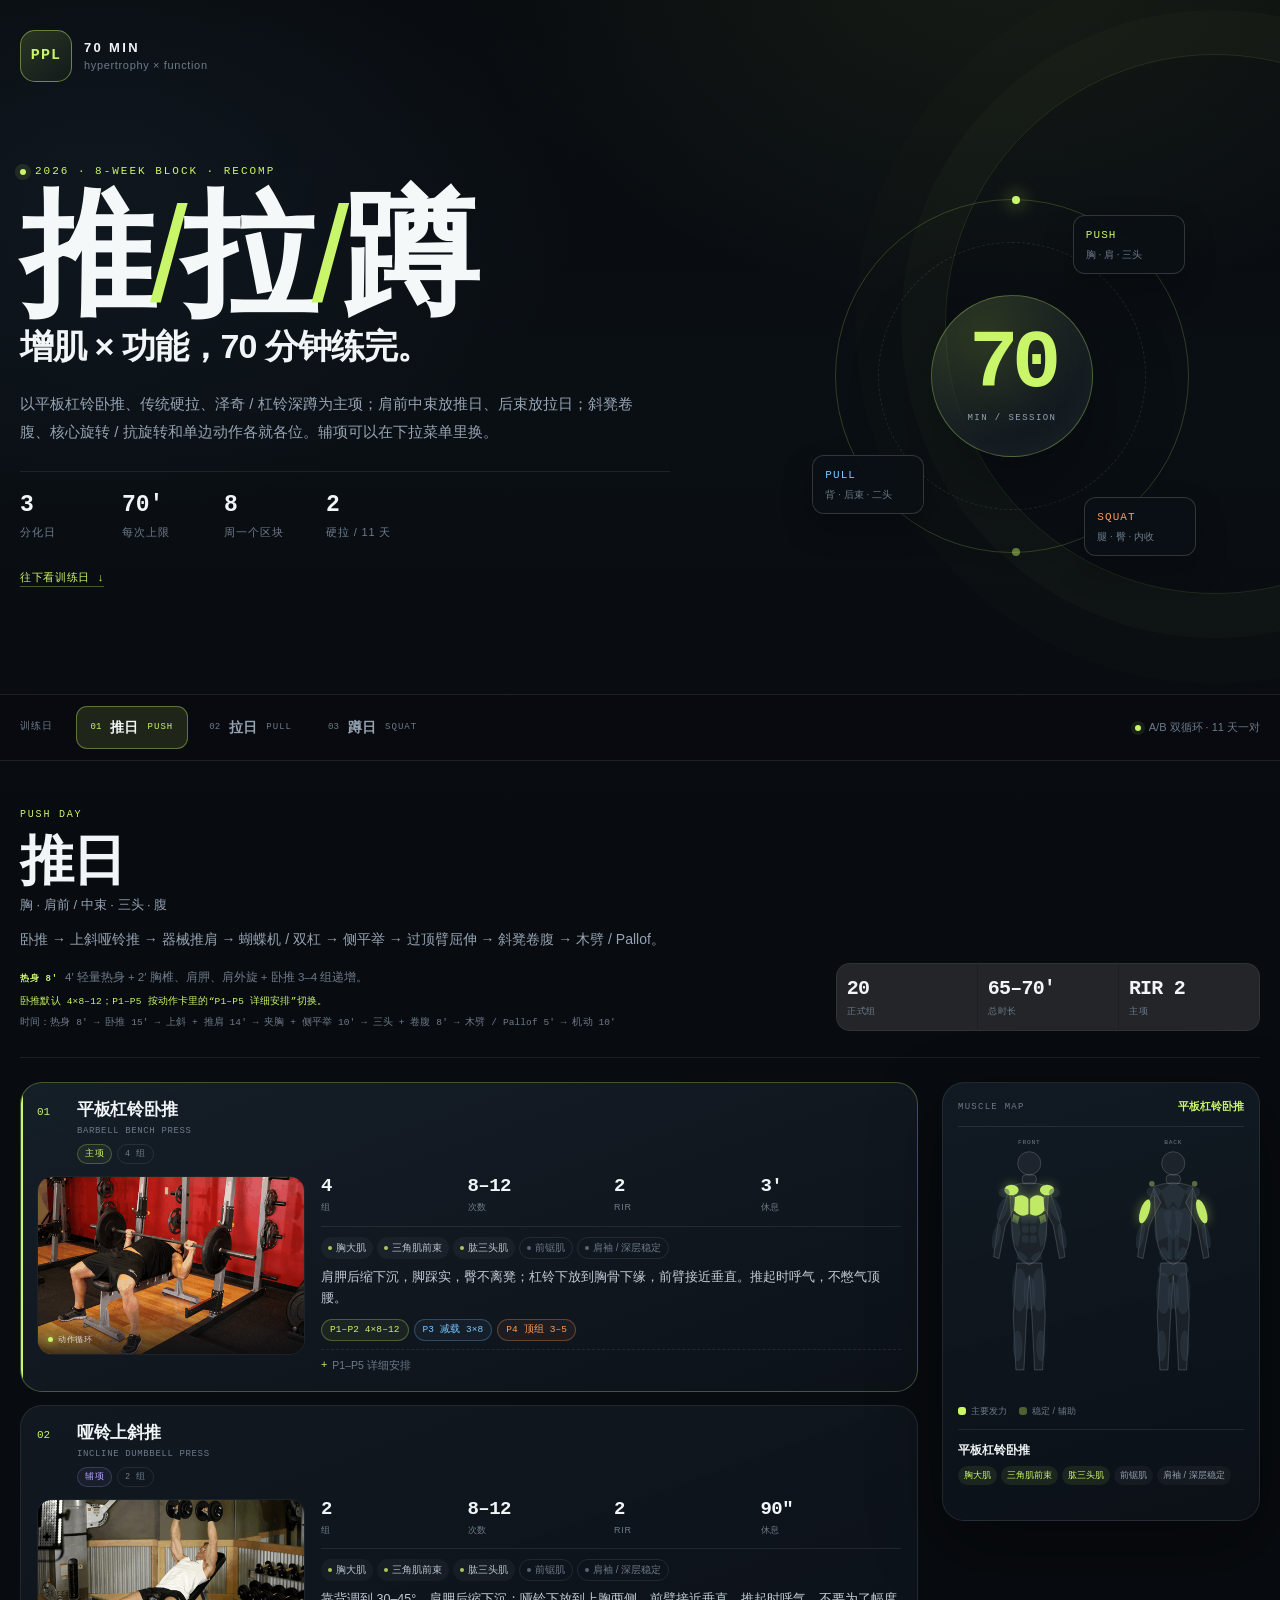
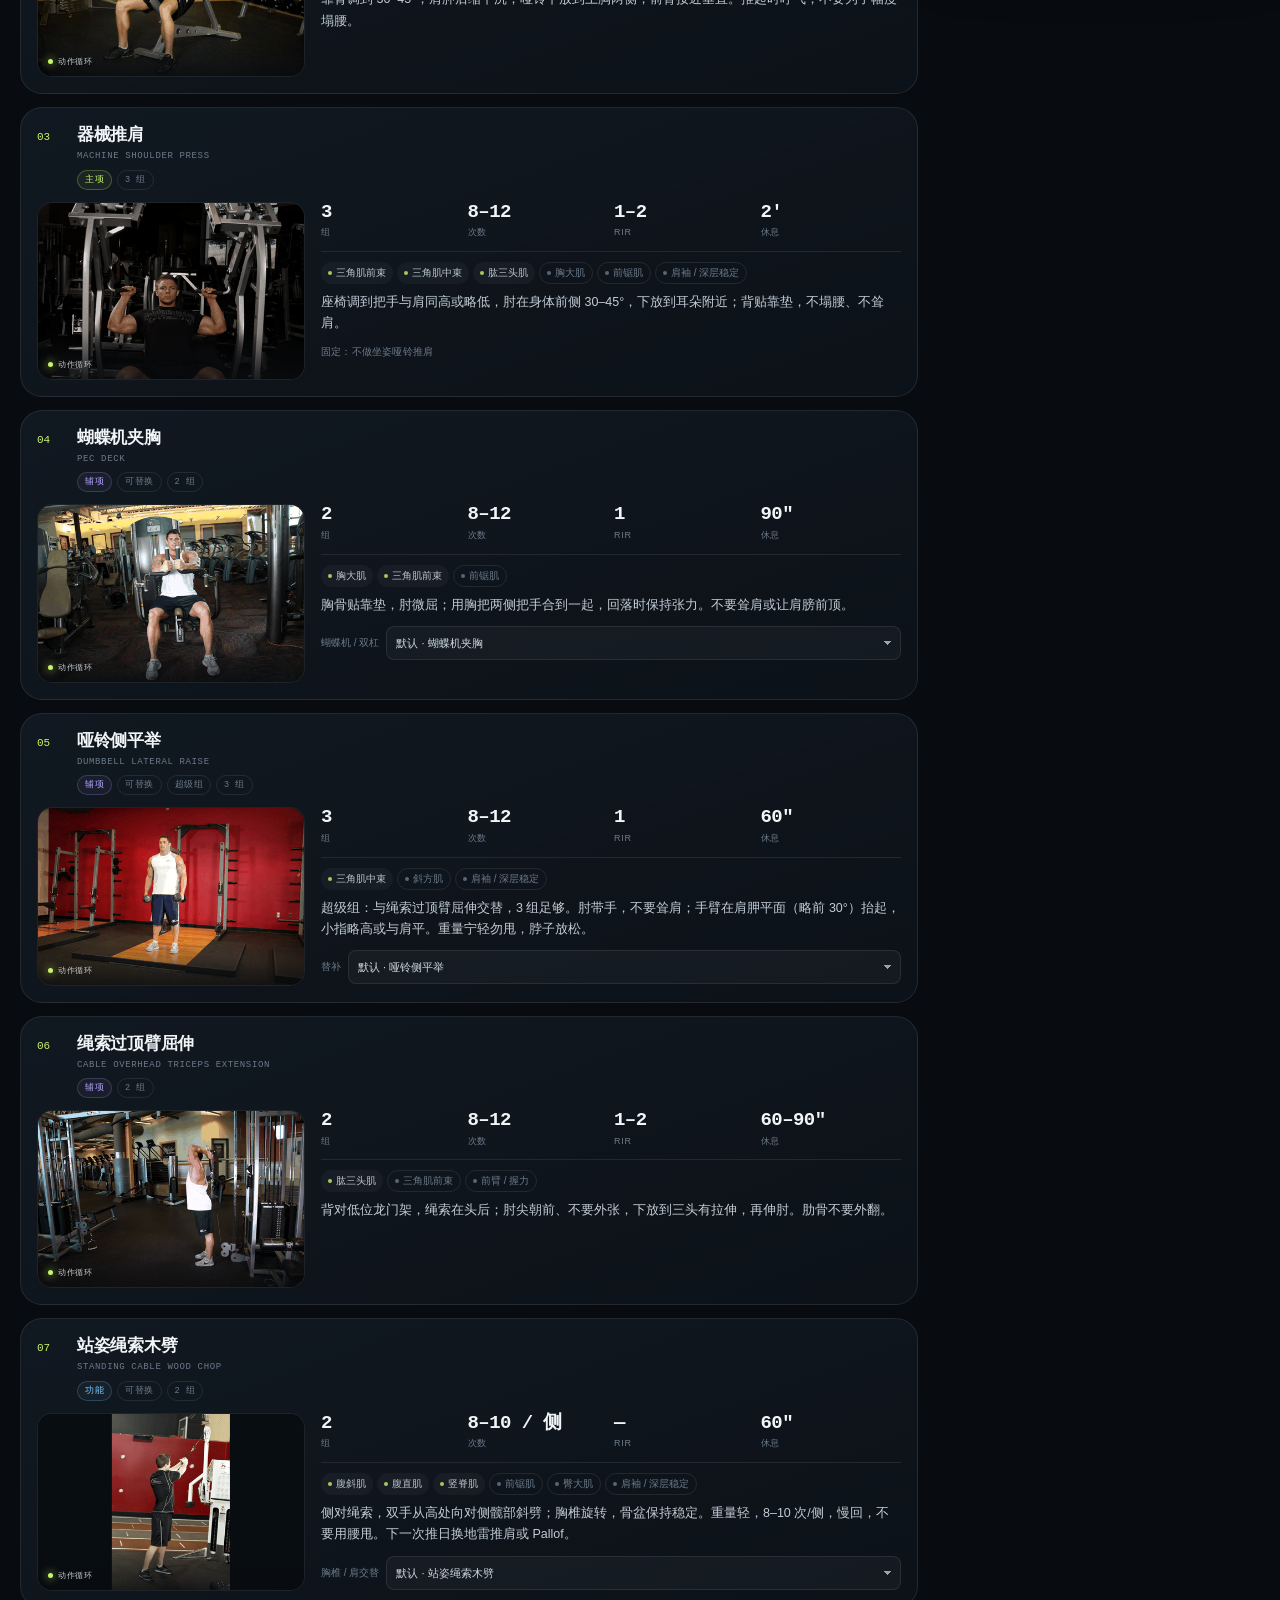
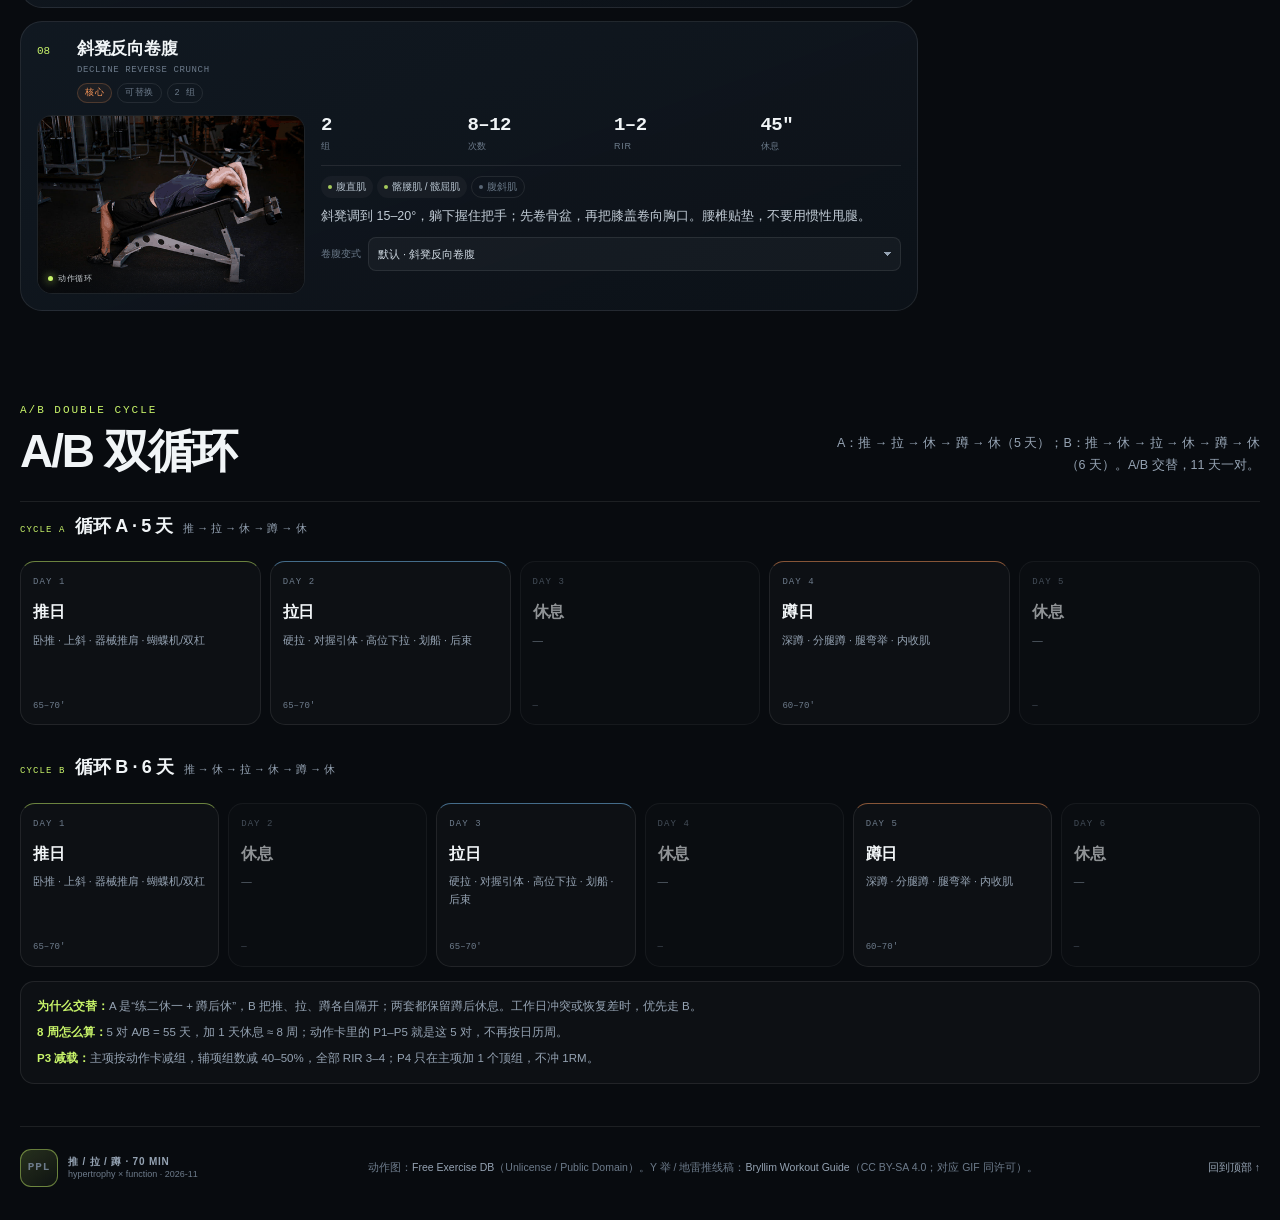
==== commit 2e8a1ed8: "Switch PPL to A/B double cycle; add back volume and set updates" ====
--- a/ppl60/index.html
+++ b/ppl60/index.html
@@ -8,9 +8,9 @@
   <meta name="robots" content="noindex,nofollow">
   <meta name="format-detection" content="telephone=no">
   <meta name="referrer" content="no-referrer">
-  <meta name="description" content="推 / 拉 / 蹲三分化：增肌与功能性训练并行，每次约 70 分钟。含真实动作 GIF、肌群热图与替代动作。">
+  <meta name="description" content="推 / 拉 / 蹲 A/B 双循环：增肌与功能性训练并行，每次约 70 分钟。含真实动作 GIF、肌群热图与替代动作。">
   <meta property="og:title" content="PPL 70 · 推 / 拉 / 蹲训练计划">
-  <meta property="og:description" content="增肌 × 功能，70 分钟练完。真实动作 GIF、肌群热图、下拉替代动作。">
+  <meta property="og:description" content="A/B 双循环，增肌 × 功能，70 分钟练完。真实动作 GIF、肌群热图、下拉替代动作。">
   <meta property="og:type" content="website">
   <meta property="og:image" content="https://shawinbetter.github.io/shawin.github.io/ppl60/assets/cover.png">
   <meta property="og:image:width" content="1200">
@@ -18,7 +18,7 @@
   <meta name="twitter:card" content="summary_large_image">
   <title>PPL 70 · 推 / 拉 / 蹲训练计划</title>
   <link rel="icon" href="data:image/svg+xml,%3Csvg xmlns='http://www.w3.org/2000/svg' viewBox='0 0 64 64'%3E%3Crect width='64' height='64' rx='14' fill='%230a0d11'/%3E%3Cpath d='M14 44V20h12c8 0 12 4 12 10s-4 10-12 10h-5v4h-7zm7-10h5c4 0 6-2 6-4s-2-4-6-4h-5v8z' fill='%23c9f56a'/%3E%3Ccircle cx='47' cy='27' r='7' fill='none' stroke='%23c9f56a' stroke-width='4'/%3E%3C/svg%3E">
-  <link rel="stylesheet" href="assets/styles.css?v=20261107j">
+  <link rel="stylesheet" href="assets/styles.css?v=20261109a">
 </head>
 <body>
   <a class="skip-link" href="#main">跳到训练内容</a>
@@ -37,12 +37,12 @@
         <p class="eyebrow"><span class="dot"></span> 2026 · 8-WEEK BLOCK · RECOMP</p>
         <h1>推<span>/</span>拉<span>/</span>蹲</h1>
         <p class="hero-sub">增肌 × 功能，70 分钟练完。</p>
-        <p class="lede">以平板杠铃卧推、传统硬拉、泽奇 / 杠铃深蹲为主项；肩前中束放推日、后束放拉日；斜凳卷腹、抗旋转和单边动作各就各位。辅项可以在下拉菜单里换。</p>
+        <p class="lede">以平板杠铃卧推、传统硬拉、泽奇 / 杠铃深蹲为主项；肩前中束放推日、后束放拉日；斜凳卷腹、核心旋转 / 抗旋转和单边动作各就各位。辅项可以在下拉菜单里换。</p>
         <div class="hero-stats" aria-label="计划概览">
           <div><b>3</b><span>分化日</span></div>
           <div><b>70′</b><span>每次上限</span></div>
           <div><b>8</b><span>周一个区块</span></div>
-          <div><b>1×</b><span>大重量硬拉 / 周</span></div>
+          <div><b>2</b><span>硬拉 / 11 天</span></div>
         </div>
         <p class="hero-scroll"><a href="#dayNav">往下看训练日 ↓</a></p>
       </div>
@@ -74,7 +74,7 @@
           <span class="tab-index">03</span><span class="tab-name">蹲日</span><span class="tab-sub">SQUAT</span>
         </button>
       </div>
-      <div class="day-nav-meta"><span class="pulse"></span> 5 天循环 · 推 → 拉 → 休 → 蹲 → 休</div>
+      <div class="day-nav-meta"><span class="pulse"></span> A/B 双循环 · 11 天一对</div>
     </div>
   </nav>
 
@@ -82,15 +82,15 @@
     <section class="day-panel is-active" id="day-push" data-day="push" role="tabpanel" aria-label="推日">
       <div class="day-head">
         <div class="day-head-main">
-          <p class="day-kicker">DAY 01 · PUSH</p>
+          <p class="day-kicker">PUSH DAY</p>
           <h2>推日 <small>胸 · 肩前 / 中束 · 三头 · 腹</small></h2>
-          <p class="day-intro">卧推 → 上斜哑铃推 → 器械推肩 → 蝴蝶机 / 双杠 → 侧平举 → 过顶臂屈伸 → 斜凳卷腹 → Pallof。</p>
+          <p class="day-intro">卧推 → 上斜哑铃推 → 器械推肩 → 蝴蝶机 / 双杠 → 侧平举 → 过顶臂屈伸 → 斜凳卷腹 → 木劈 / Pallof。</p>
           <p class="warmup-line"><b>热身 8′</b> 4′ 轻量热身 + 2′ 胸椎、肩胛、肩外旋 + 卧推 3–4 组递增。</p>
-          <p class="lift-note">卧推默认 4×8–12；第 3 / 7 周按动作卡里的“8 周安排”切换。</p>
-          <p class="time-plan">时间：热身 8′ → 卧推 15′ → 上斜 + 推肩 14′ → 夹胸 + 侧平举 10′ → 三头 + 卷腹 8′ → Pallof 5′ → 机动 10′</p>
+          <p class="lift-note">卧推默认 4×8–12；P1–P5 按动作卡里的“P1–P5 详细安排”切换。</p>
+          <p class="time-plan">时间：热身 8′ → 卧推 15′ → 上斜 + 推肩 14′ → 夹胸 + 侧平举 10′ → 三头 + 卷腹 8′ → 木劈 / Pallof 5′ → 机动 10′</p>
         </div>
         <div class="day-side" aria-label="推日概览">
-          <div class="day-stat"><b>20–24</b><span>正式组</span></div>
+          <div class="day-stat"><b>20</b><span>正式组</span></div>
           <div class="day-stat"><b>65–70′</b><span>总时长</span></div>
           <div class="day-stat"><b>RIR 2</b><span>主项</span></div>
         </div>
@@ -111,12 +111,12 @@
     <section class="day-panel" id="day-pull" data-day="pull" role="tabpanel" aria-label="拉日" hidden>
       <div class="day-head">
         <div class="day-head-main">
-          <p class="day-kicker">DAY 02 · PULL</p>
+          <p class="day-kicker">PULL DAY</p>
           <h2>拉日 <small>背 · 后束 · 二头 · 腹 · 抗侧屈</small></h2>
-          <p class="day-intro">硬拉 → 对握引体 → 划船 → 后束 → 牧师凳弯举 → 斜凳卷腹 → 农夫行走。</p>
+          <p class="day-intro">硬拉 → 对握引体 → 高位下拉 → 划船 → 后束 → 牧师凳弯举 → 斜凳卷腹 → 农夫行走。</p>
           <p class="warmup-line"><b>热身 8′</b> 4′ 轻量热身 + 2′ 髋铰链、髋踝活动、肩胛下沉 + 硬拉 3–4 组递增。</p>
-          <p class="lift-note">硬拉只做力量组 3×3–5；不做 8–12 容量组。</p>
-          <p class="time-plan">时间：热身 8′ → 硬拉 15′ → 引体 + 划船 14′ → 后束 + 二头 12′ → 卷腹 + 行走 8′ → 机动 13′</p>
+          <p class="lift-note">硬拉只做力量组 3×3–5；高位下拉 2 组补背阔，不追大重量。</p>
+          <p class="time-plan">时间：热身 8′ → 硬拉 15′ → 引体 + 下拉 13′ → 划船 8′ → 后束 + 二头 10′ → 卷腹 + 行走 8′ → 机动 8′</p>
         </div>
         <div class="day-side" aria-label="拉日概览">
           <div class="day-stat"><b>20</b><span>正式组</span></div>
@@ -140,15 +140,15 @@
     <section class="day-panel" id="day-squat" data-day="squat" role="tabpanel" aria-label="蹲日" hidden>
       <div class="day-head">
         <div class="day-head-main">
-          <p class="day-kicker">DAY 03 · SQUAT</p>
+          <p class="day-kicker">SQUAT DAY</p>
           <h2>蹲日 <small>腿 · 臀 · 内收肌 · 小腿</small></h2>
           <p class="day-intro">深蹲 → 分腿蹲 → 俯卧腿弯举 → 内收肌 → 提踵。</p>
           <p class="warmup-line"><b>热身 8′</b> 4′ 轻量热身 + 2′ 髋踝活动、深蹲模式 + 深蹲 3–4 组递增。</p>
           <p class="lift-note">深蹲 4×5–8；其余动作 8–12。</p>
-          <p class="time-plan">时间：热身 8′ → 深蹲 18′ → 分腿蹲 12′ → 腿弯举 + 内收 14′ → 提踵 6′ → 机动 12′</p>
+          <p class="time-plan">时间：热身 8′ → 深蹲 18′ → 分腿蹲 12′ → 腿弯举 + 内收 13′ → 提踵 6′ → 机动 13′</p>
         </div>
         <div class="day-side" aria-label="蹲日概览">
-          <div class="day-stat"><b>18</b><span>正式组</span></div>
+          <div class="day-stat"><b>17</b><span>正式组</span></div>
           <div class="day-stat"><b>60–70′</b><span>总时长</span></div>
           <div class="day-stat"><b>RIR 2</b><span>主项</span></div>
         </div>
@@ -168,19 +168,34 @@
 
     <section class="section week-section" id="week">
       <div class="section-head">
-        <div><p class="eyebrow">5-DAY CYCLE</p><h2>5 天循环</h2></div>
-        <p>推 → 拉 → 休 → 蹲 → 休，然后重复。练完腿固定休息一天。</p>
-      </div>
-      <div class="cycle-grid">
-        <article class="week-day push"><span class="wd">DAY 1</span><h3>推日</h3><p>卧推 · 上斜 · 器械推肩 · 蝴蝶机/双杠</p><b>65–70′</b></article>
-        <article class="week-day pull"><span class="wd">DAY 2</span><h3>拉日</h3><p>硬拉 · 对握引体 · 划船 · 后束 · 二头</p><b>65–70′</b></article>
-        <article class="week-day rest"><span class="wd">DAY 3</span><h3>休息</h3><p>—</p><b>—</b></article>
-        <article class="week-day squat"><span class="wd">DAY 4</span><h3>蹲日</h3><p>深蹲 · 分腿蹲 · 腿弯举 · 内收肌</p><b>60–70′</b></article>
-        <article class="week-day rest"><span class="wd">DAY 5</span><h3>休息</h3><p>—</p><b>—</b></article>
+        <div><p class="eyebrow">A/B DOUBLE CYCLE</p><h2>A/B 双循环</h2></div>
+        <p>A：推 → 拉 → 休 → 蹲 → 休（5 天）；B：推 → 休 → 拉 → 休 → 蹲 → 休（6 天）。A/B 交替，11 天一对。</p>
+      </div>
+      <div class="cycle-block">
+        <div class="cycle-block-head"><span class="cycle-tag">CYCLE A</span><h3>循环 A · 5 天</h3><p>推 → 拉 → 休 → 蹲 → 休</p></div>
+        <div class="cycle-grid">
+          <article class="week-day push"><span class="wd">DAY 1</span><h3>推日</h3><p>卧推 · 上斜 · 器械推肩 · 蝴蝶机/双杠</p><b>65–70′</b></article>
+          <article class="week-day pull"><span class="wd">DAY 2</span><h3>拉日</h3><p>硬拉 · 对握引体 · 高位下拉 · 划船 · 后束</p><b>65–70′</b></article>
+          <article class="week-day rest"><span class="wd">DAY 3</span><h3>休息</h3><p>—</p><b>—</b></article>
+          <article class="week-day squat"><span class="wd">DAY 4</span><h3>蹲日</h3><p>深蹲 · 分腿蹲 · 腿弯举 · 内收肌</p><b>60–70′</b></article>
+          <article class="week-day rest"><span class="wd">DAY 5</span><h3>休息</h3><p>—</p><b>—</b></article>
+        </div>
+      </div>
+      <div class="cycle-block">
+        <div class="cycle-block-head"><span class="cycle-tag">CYCLE B</span><h3>循环 B · 6 天</h3><p>推 → 休 → 拉 → 休 → 蹲 → 休</p></div>
+        <div class="cycle-grid six">
+          <article class="week-day push"><span class="wd">DAY 1</span><h3>推日</h3><p>卧推 · 上斜 · 器械推肩 · 蝴蝶机/双杠</p><b>65–70′</b></article>
+          <article class="week-day rest"><span class="wd">DAY 2</span><h3>休息</h3><p>—</p><b>—</b></article>
+          <article class="week-day pull"><span class="wd">DAY 3</span><h3>拉日</h3><p>硬拉 · 对握引体 · 高位下拉 · 划船 · 后束</p><b>65–70′</b></article>
+          <article class="week-day rest"><span class="wd">DAY 4</span><h3>休息</h3><p>—</p><b>—</b></article>
+          <article class="week-day squat"><span class="wd">DAY 5</span><h3>蹲日</h3><p>深蹲 · 分腿蹲 · 腿弯举 · 内收肌</p><b>60–70′</b></article>
+          <article class="week-day rest"><span class="wd">DAY 6</span><h3>休息</h3><p>—</p><b>—</b></article>
+        </div>
       </div>
       <div class="cycle-note">
-        <p><b>推荐：</b>练二休一（推、拉）→ 练一休一（蹲）→ 重复。这样硬拉和深蹲之间有一天休息，蹲日后面也固定休息。</p>
-        <p><b>恢复差时：</b>改成 6 天循环——推 → 休 → 拉 → 休 → 蹲 → 休。</p>
+        <p><b>为什么交替：</b>A 是“练二休一 + 蹲后休”，B 把推、拉、蹲各自隔开；两套都保留蹲后休息。工作日冲突或恢复差时，优先走 B。</p>
+        <p><b>8 周怎么算：</b>5 对 A/B = 55 天，加 1 天休息 ≈ 8 周；动作卡里的 P1–P5 就是这 5 对，不再按日历周。</p>
+        <p><b>P3 减载：</b>主项按动作卡减组，辅项组数减 40–50%，全部 RIR 3–4；P4 只在主项加 1 个顶组，不冲 1RM。</p>
       </div>
     </section>
 
@@ -194,6 +209,6 @@
 
   <noscript><div class="noscript">需要启用 JavaScript 才能看到动作卡和 GIF 演示。</div></noscript>
 
-  <script src="assets/app.js?v=20261107j"></script>
+  <script src="assets/app.js?v=20261109a"></script>
 </body>
 </html>
--- a/ppl60/assets/styles.css
+++ b/ppl60/assets/styles.css
@@ -404,6 +404,12 @@
 
 
 .cycle-grid { display: grid; grid-template-columns: repeat(5, 1fr); gap: 9px; margin-top: 20px; }
+.cycle-grid.six { grid-template-columns: repeat(6, 1fr); }
+.cycle-block + .cycle-block { margin-top: 28px; }
+.cycle-block-head { display: flex; align-items: baseline; gap: 10px; flex-wrap: wrap; margin-top: 10px; }
+.cycle-tag { color: var(--lime); font-family: var(--mono); font-size: 9px; letter-spacing: 0.12em; }
+.cycle-block-head h3 { font-size: 18px; letter-spacing: -0.02em; }
+.cycle-block-head p { color: var(--muted); font-size: 11px; line-height: 1.6; }
 .cycle-note { margin-top: 14px; padding: 14px 16px; border: 1px solid var(--line); border-radius: var(--radius-sm); background: rgba(255,255,255,.022); }
 .cycle-note p { color: var(--muted); font-size: 11.5px; line-height: 1.75; }
 .cycle-note p + p { margin-top: 6px; }
@@ -490,6 +496,7 @@
   .day-nav-meta { display: none; }
   .week-grid { grid-template-columns: repeat(3, 1fr); }
   .cycle-grid { grid-template-columns: repeat(3, 1fr); }
+  .cycle-grid.six { grid-template-columns: repeat(3, 1fr); }
 }
 @media (max-width: 900px) {
   .hero { padding-top: 16px; }
@@ -568,6 +575,7 @@
   .section-head > p { margin-top: 12px; text-align: left; }
   .week-grid { grid-template-columns: 1fr 1fr; gap: 7px; }
   .cycle-grid { grid-template-columns: 1fr; gap: 7px; }
+  .cycle-grid.six { grid-template-columns: 1fr; gap: 7px; }
   .cycle-grid .week-day.rest { grid-column: auto; }
   .cycle-note p { font-size: 10.5px; }
   .week-day { min-height: 142px; }
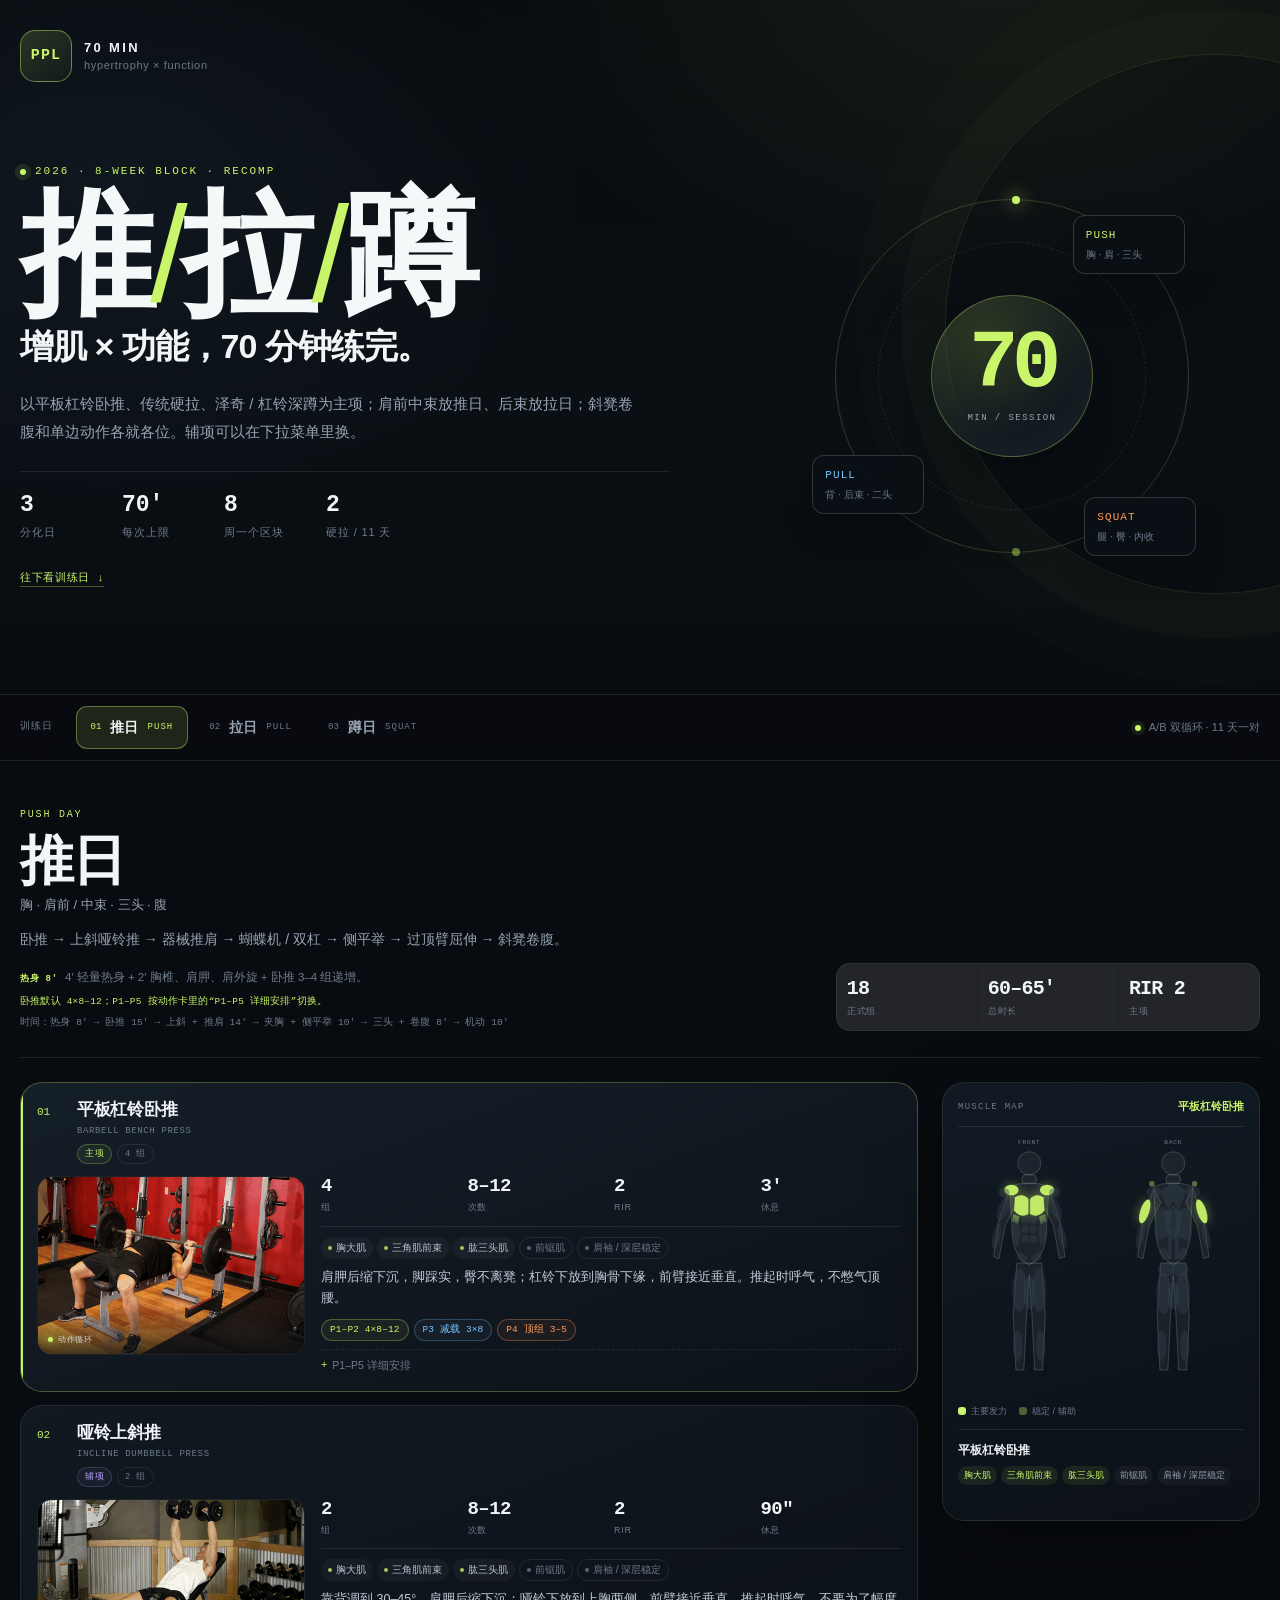
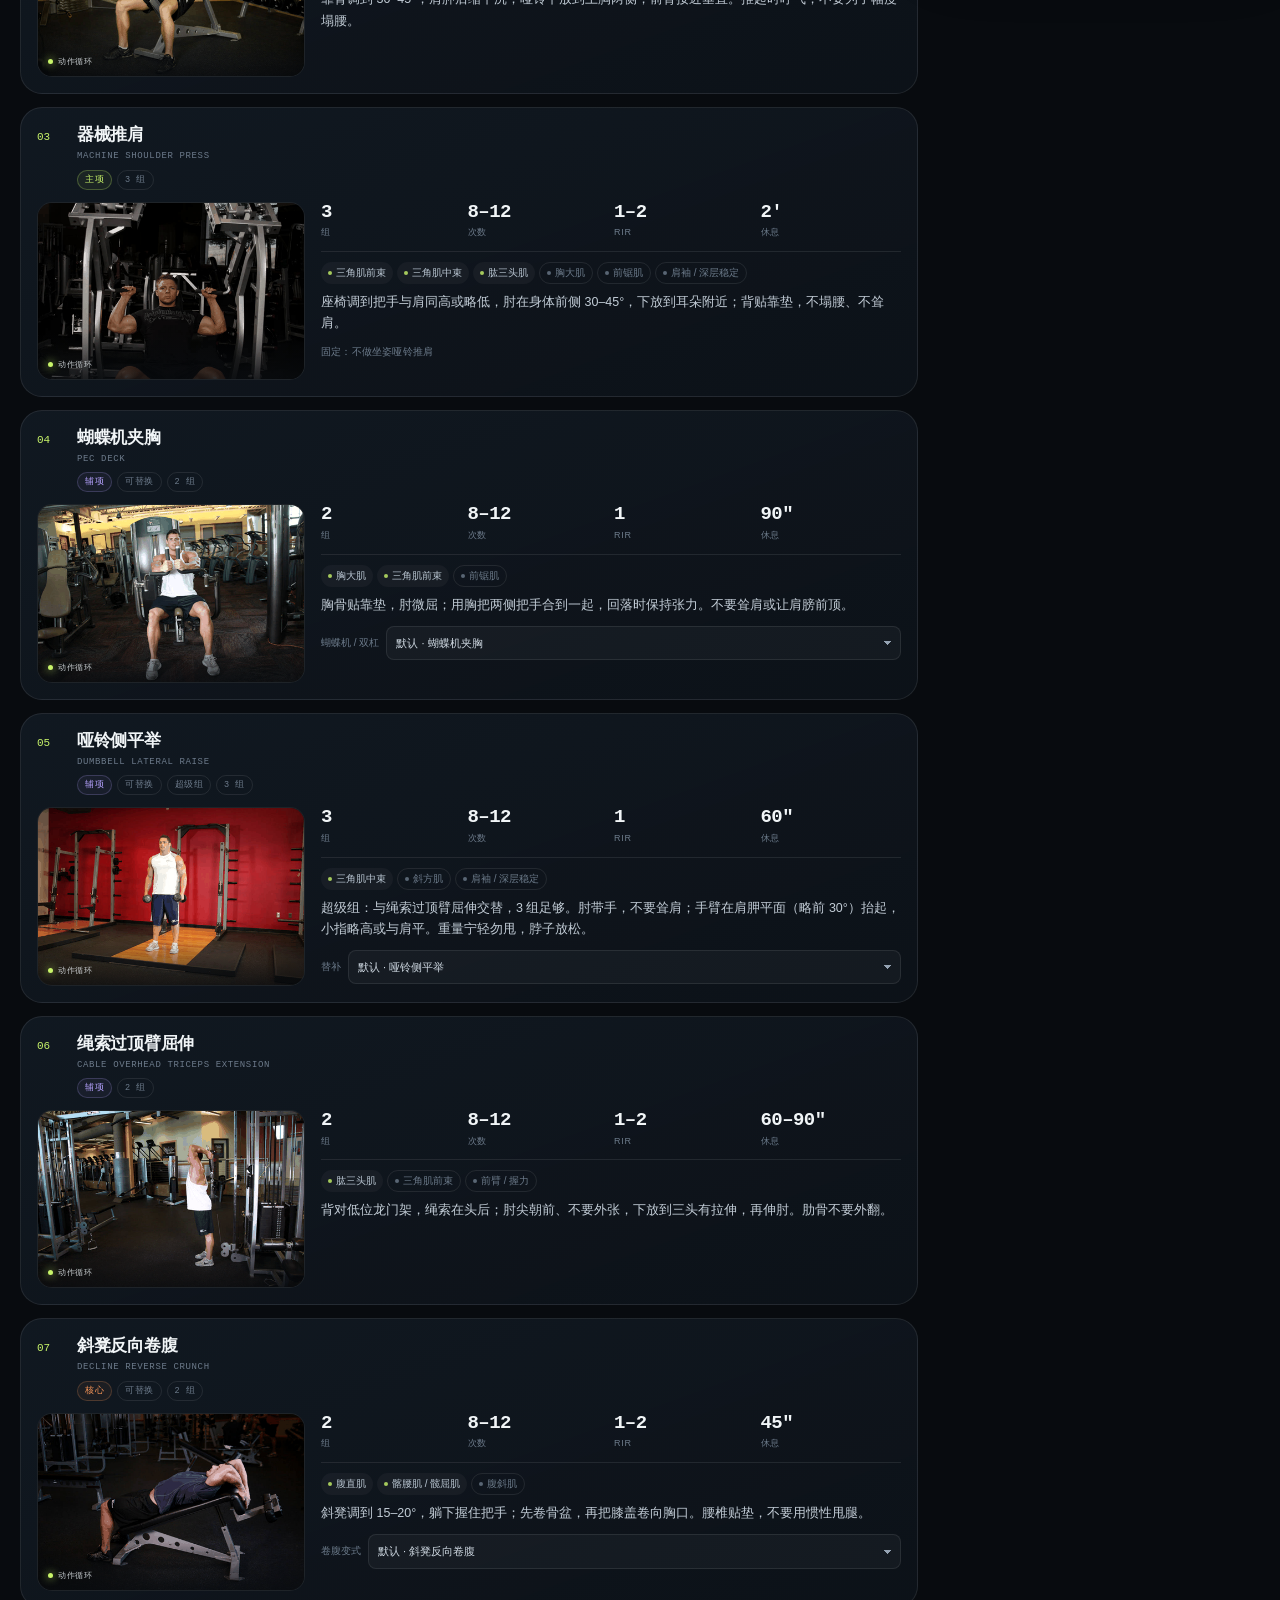
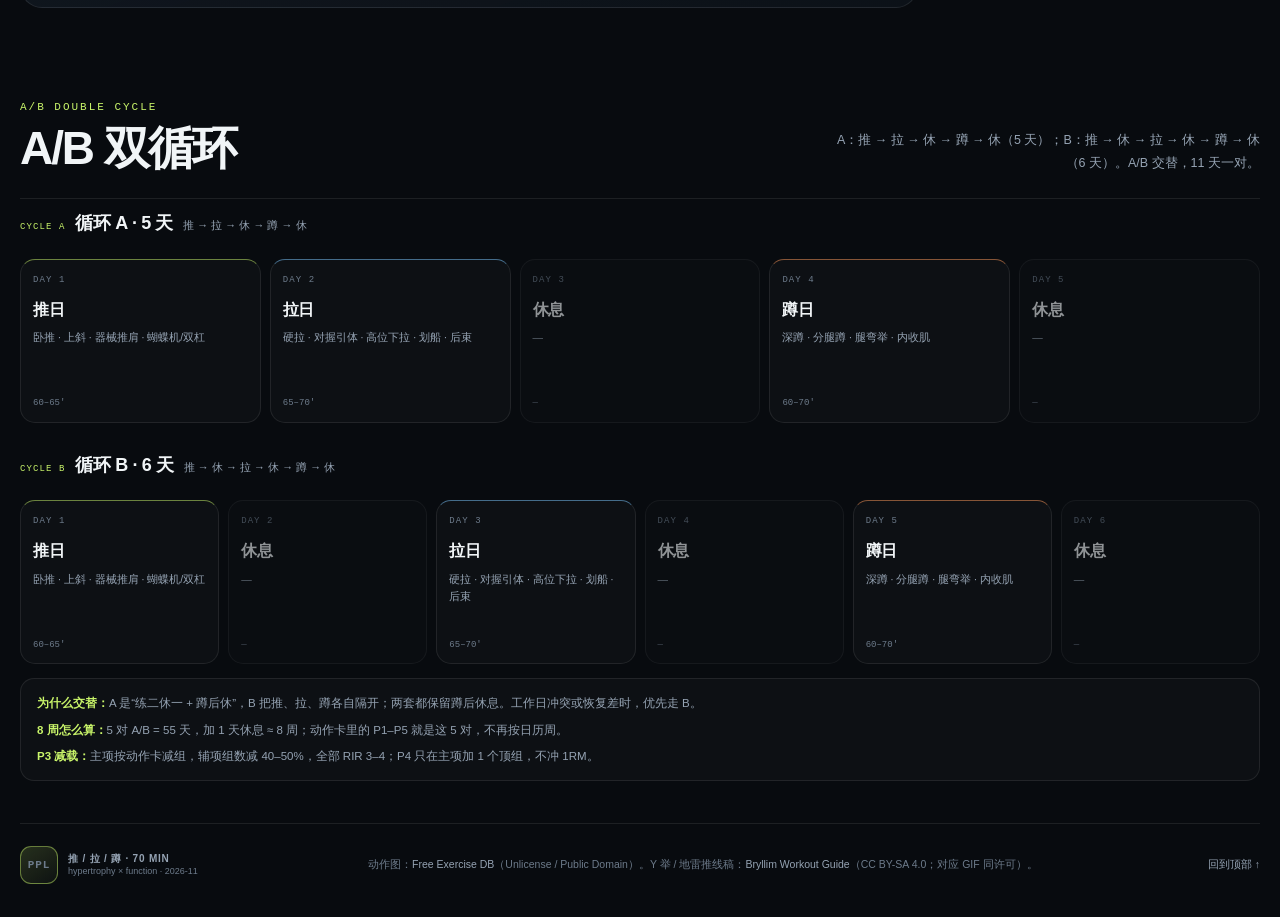
==== commit b89305ac: "Remove wood chop from push day" ====
--- a/ppl60/index.html
+++ b/ppl60/index.html
@@ -37,7 +37,7 @@
         <p class="eyebrow"><span class="dot"></span> 2026 · 8-WEEK BLOCK · RECOMP</p>
         <h1>推<span>/</span>拉<span>/</span>蹲</h1>
         <p class="hero-sub">增肌 × 功能，70 分钟练完。</p>
-        <p class="lede">以平板杠铃卧推、传统硬拉、泽奇 / 杠铃深蹲为主项；肩前中束放推日、后束放拉日；斜凳卷腹、核心旋转 / 抗旋转和单边动作各就各位。辅项可以在下拉菜单里换。</p>
+        <p class="lede">以平板杠铃卧推、传统硬拉、泽奇 / 杠铃深蹲为主项；肩前中束放推日、后束放拉日；斜凳卷腹和单边动作各就各位。辅项可以在下拉菜单里换。</p>
         <div class="hero-stats" aria-label="计划概览">
           <div><b>3</b><span>分化日</span></div>
           <div><b>70′</b><span>每次上限</span></div>
@@ -84,14 +84,14 @@
         <div class="day-head-main">
           <p class="day-kicker">PUSH DAY</p>
           <h2>推日 <small>胸 · 肩前 / 中束 · 三头 · 腹</small></h2>
-          <p class="day-intro">卧推 → 上斜哑铃推 → 器械推肩 → 蝴蝶机 / 双杠 → 侧平举 → 过顶臂屈伸 → 斜凳卷腹 → 木劈 / Pallof。</p>
+          <p class="day-intro">卧推 → 上斜哑铃推 → 器械推肩 → 蝴蝶机 / 双杠 → 侧平举 → 过顶臂屈伸 → 斜凳卷腹。</p>
           <p class="warmup-line"><b>热身 8′</b> 4′ 轻量热身 + 2′ 胸椎、肩胛、肩外旋 + 卧推 3–4 组递增。</p>
           <p class="lift-note">卧推默认 4×8–12；P1–P5 按动作卡里的“P1–P5 详细安排”切换。</p>
-          <p class="time-plan">时间：热身 8′ → 卧推 15′ → 上斜 + 推肩 14′ → 夹胸 + 侧平举 10′ → 三头 + 卷腹 8′ → 木劈 / Pallof 5′ → 机动 10′</p>
+          <p class="time-plan">时间：热身 8′ → 卧推 15′ → 上斜 + 推肩 14′ → 夹胸 + 侧平举 10′ → 三头 + 卷腹 8′ → 机动 10′</p>
         </div>
         <div class="day-side" aria-label="推日概览">
-          <div class="day-stat"><b>20</b><span>正式组</span></div>
-          <div class="day-stat"><b>65–70′</b><span>总时长</span></div>
+          <div class="day-stat"><b>18</b><span>正式组</span></div>
+          <div class="day-stat"><b>60–65′</b><span>总时长</span></div>
           <div class="day-stat"><b>RIR 2</b><span>主项</span></div>
         </div>
       </div>
@@ -174,7 +174,7 @@
       <div class="cycle-block">
         <div class="cycle-block-head"><span class="cycle-tag">CYCLE A</span><h3>循环 A · 5 天</h3><p>推 → 拉 → 休 → 蹲 → 休</p></div>
         <div class="cycle-grid">
-          <article class="week-day push"><span class="wd">DAY 1</span><h3>推日</h3><p>卧推 · 上斜 · 器械推肩 · 蝴蝶机/双杠</p><b>65–70′</b></article>
+          <article class="week-day push"><span class="wd">DAY 1</span><h3>推日</h3><p>卧推 · 上斜 · 器械推肩 · 蝴蝶机/双杠</p><b>60–65′</b></article>
           <article class="week-day pull"><span class="wd">DAY 2</span><h3>拉日</h3><p>硬拉 · 对握引体 · 高位下拉 · 划船 · 后束</p><b>65–70′</b></article>
           <article class="week-day rest"><span class="wd">DAY 3</span><h3>休息</h3><p>—</p><b>—</b></article>
           <article class="week-day squat"><span class="wd">DAY 4</span><h3>蹲日</h3><p>深蹲 · 分腿蹲 · 腿弯举 · 内收肌</p><b>60–70′</b></article>
@@ -184,7 +184,7 @@
       <div class="cycle-block">
         <div class="cycle-block-head"><span class="cycle-tag">CYCLE B</span><h3>循环 B · 6 天</h3><p>推 → 休 → 拉 → 休 → 蹲 → 休</p></div>
         <div class="cycle-grid six">
-          <article class="week-day push"><span class="wd">DAY 1</span><h3>推日</h3><p>卧推 · 上斜 · 器械推肩 · 蝴蝶机/双杠</p><b>65–70′</b></article>
+          <article class="week-day push"><span class="wd">DAY 1</span><h3>推日</h3><p>卧推 · 上斜 · 器械推肩 · 蝴蝶机/双杠</p><b>60–65′</b></article>
           <article class="week-day rest"><span class="wd">DAY 2</span><h3>休息</h3><p>—</p><b>—</b></article>
           <article class="week-day pull"><span class="wd">DAY 3</span><h3>拉日</h3><p>硬拉 · 对握引体 · 高位下拉 · 划船 · 后束</p><b>65–70′</b></article>
           <article class="week-day rest"><span class="wd">DAY 4</span><h3>休息</h3><p>—</p><b>—</b></article>
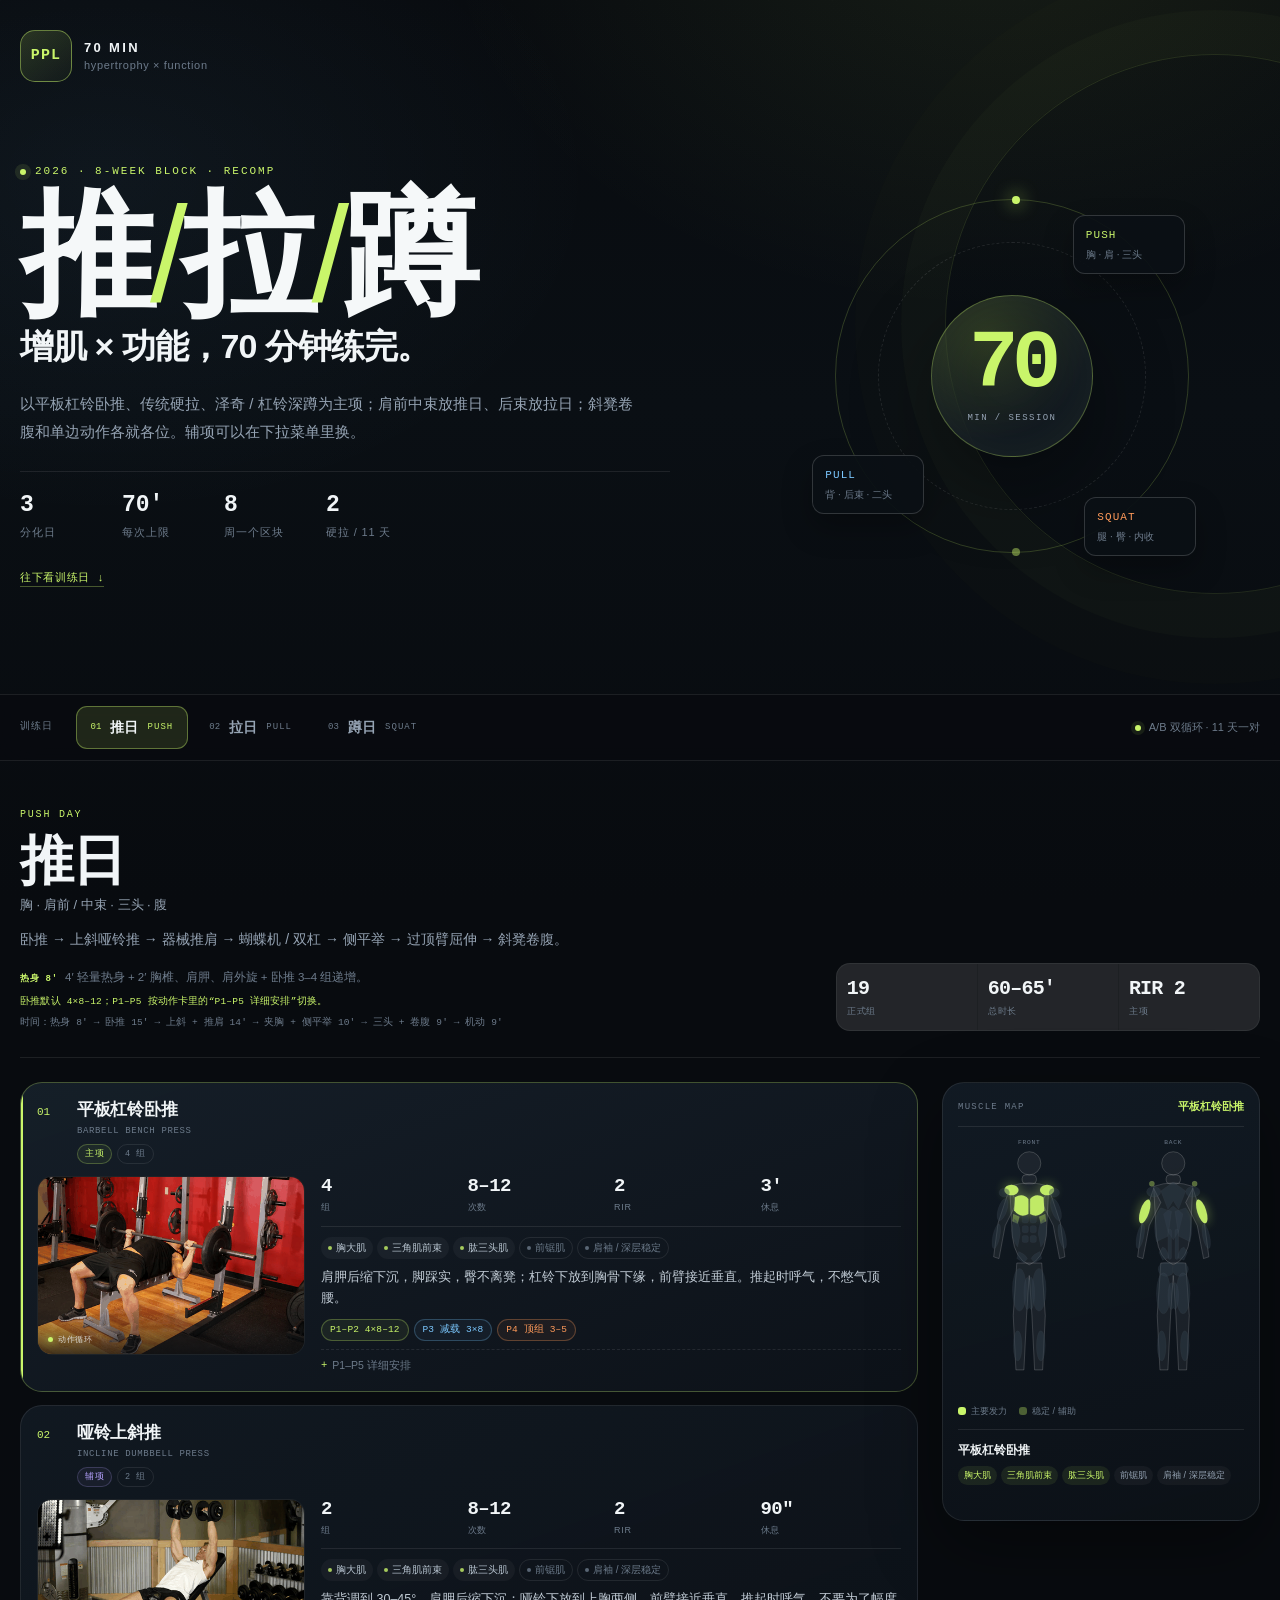
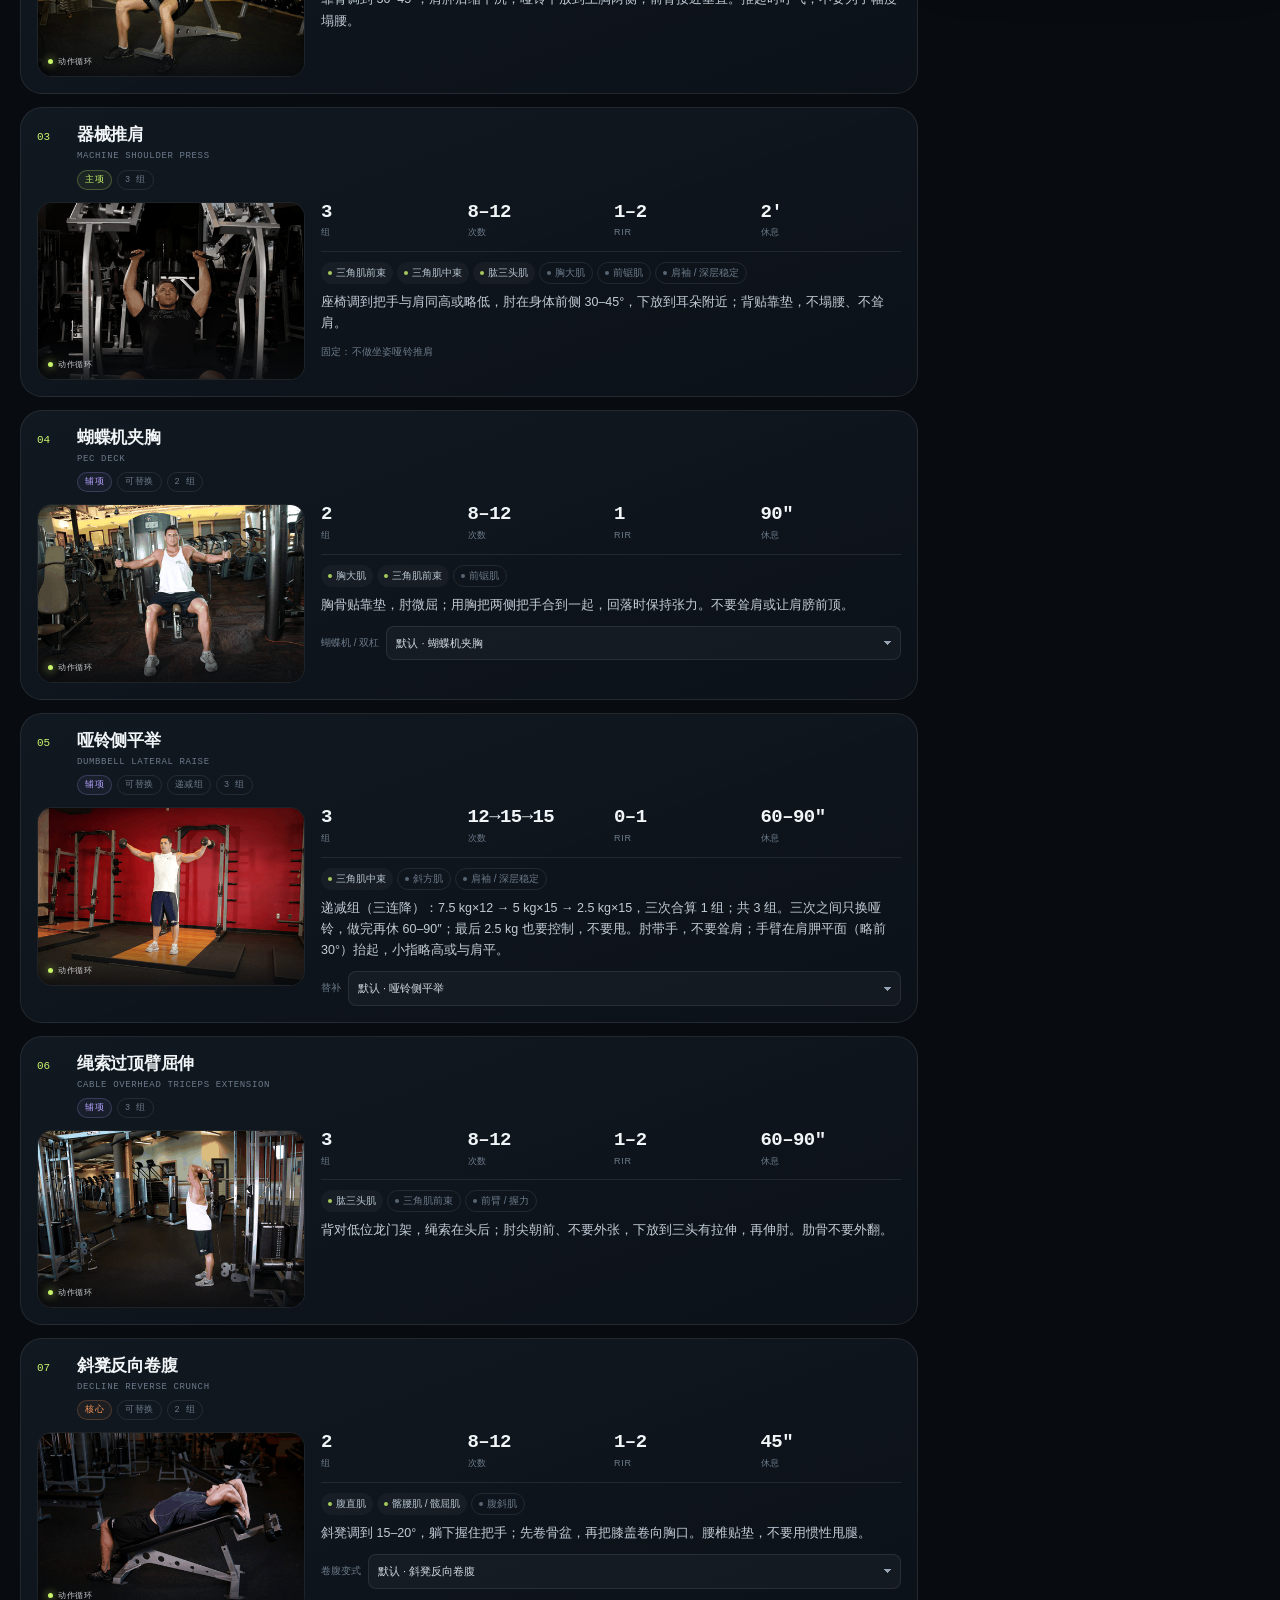
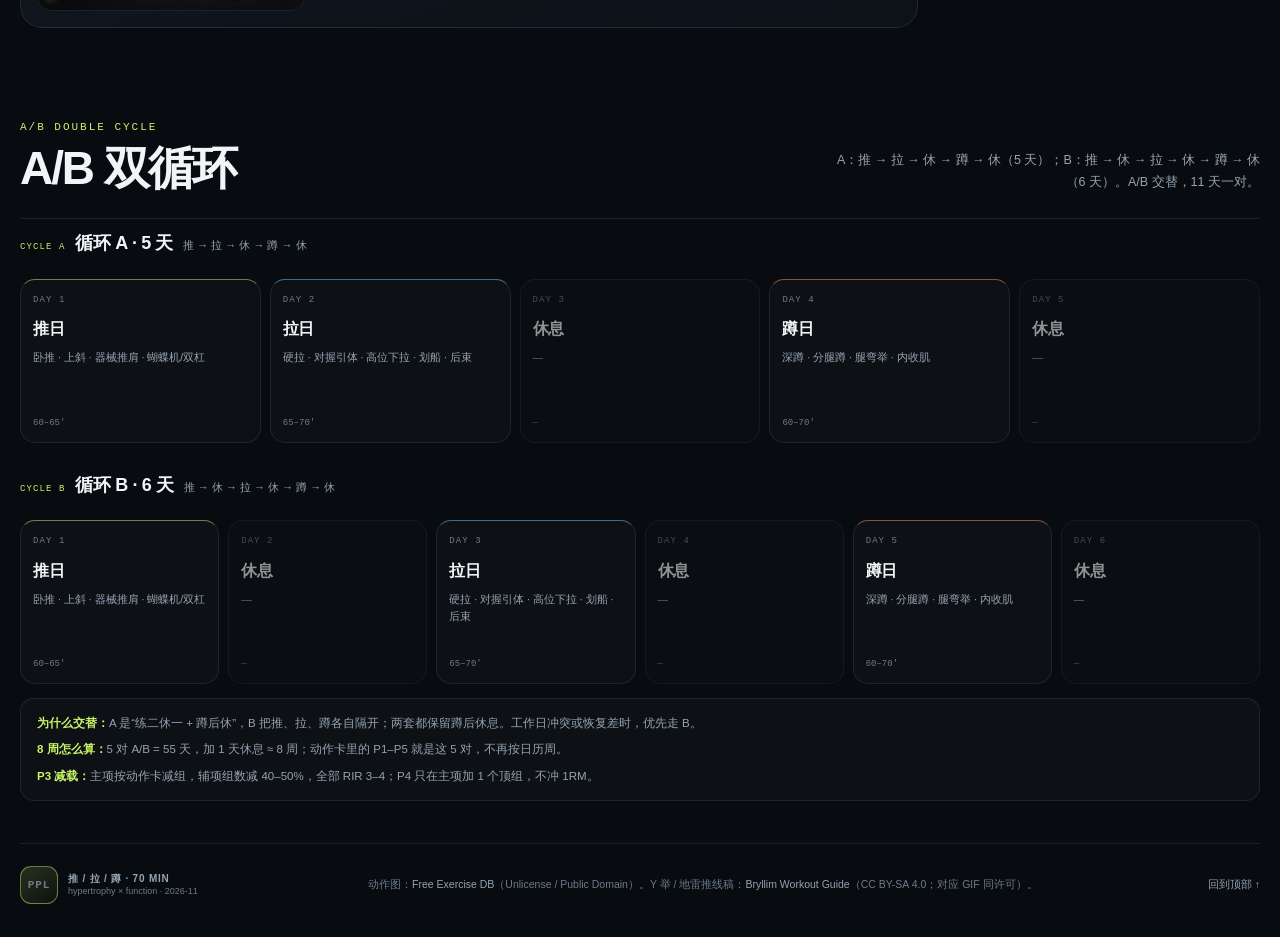
==== commit d689888f: "Update lateral drop set, triceps and preacher volume" ====
--- a/ppl60/index.html
+++ b/ppl60/index.html
@@ -87,10 +87,10 @@
           <p class="day-intro">卧推 → 上斜哑铃推 → 器械推肩 → 蝴蝶机 / 双杠 → 侧平举 → 过顶臂屈伸 → 斜凳卷腹。</p>
           <p class="warmup-line"><b>热身 8′</b> 4′ 轻量热身 + 2′ 胸椎、肩胛、肩外旋 + 卧推 3–4 组递增。</p>
           <p class="lift-note">卧推默认 4×8–12；P1–P5 按动作卡里的“P1–P5 详细安排”切换。</p>
-          <p class="time-plan">时间：热身 8′ → 卧推 15′ → 上斜 + 推肩 14′ → 夹胸 + 侧平举 10′ → 三头 + 卷腹 8′ → 机动 10′</p>
+          <p class="time-plan">时间：热身 8′ → 卧推 15′ → 上斜 + 推肩 14′ → 夹胸 + 侧平举 10′ → 三头 + 卷腹 9′ → 机动 9′</p>
         </div>
         <div class="day-side" aria-label="推日概览">
-          <div class="day-stat"><b>18</b><span>正式组</span></div>
+          <div class="day-stat"><b>19</b><span>正式组</span></div>
           <div class="day-stat"><b>60–65′</b><span>总时长</span></div>
           <div class="day-stat"><b>RIR 2</b><span>主项</span></div>
         </div>
@@ -116,10 +116,10 @@
           <p class="day-intro">硬拉 → 对握引体 → 高位下拉 → 划船 → 后束 → 牧师凳弯举 → 斜凳卷腹 → 农夫行走。</p>
           <p class="warmup-line"><b>热身 8′</b> 4′ 轻量热身 + 2′ 髋铰链、髋踝活动、肩胛下沉 + 硬拉 3–4 组递增。</p>
           <p class="lift-note">硬拉只做力量组 3×3–5；高位下拉 2 组补背阔，不追大重量。</p>
-          <p class="time-plan">时间：热身 8′ → 硬拉 15′ → 引体 + 下拉 13′ → 划船 8′ → 后束 + 二头 10′ → 卷腹 + 行走 8′ → 机动 8′</p>
+          <p class="time-plan">时间：热身 8′ → 硬拉 15′ → 引体 + 下拉 13′ → 划船 8′ → 后束 + 二头 11′ → 卷腹 + 行走 8′ → 机动 7′</p>
         </div>
         <div class="day-side" aria-label="拉日概览">
-          <div class="day-stat"><b>20</b><span>正式组</span></div>
+          <div class="day-stat"><b>21</b><span>正式组</span></div>
           <div class="day-stat"><b>65–70′</b><span>总时长</span></div>
           <div class="day-stat"><b>RIR 2</b><span>硬拉 / 引体</span></div>
         </div>
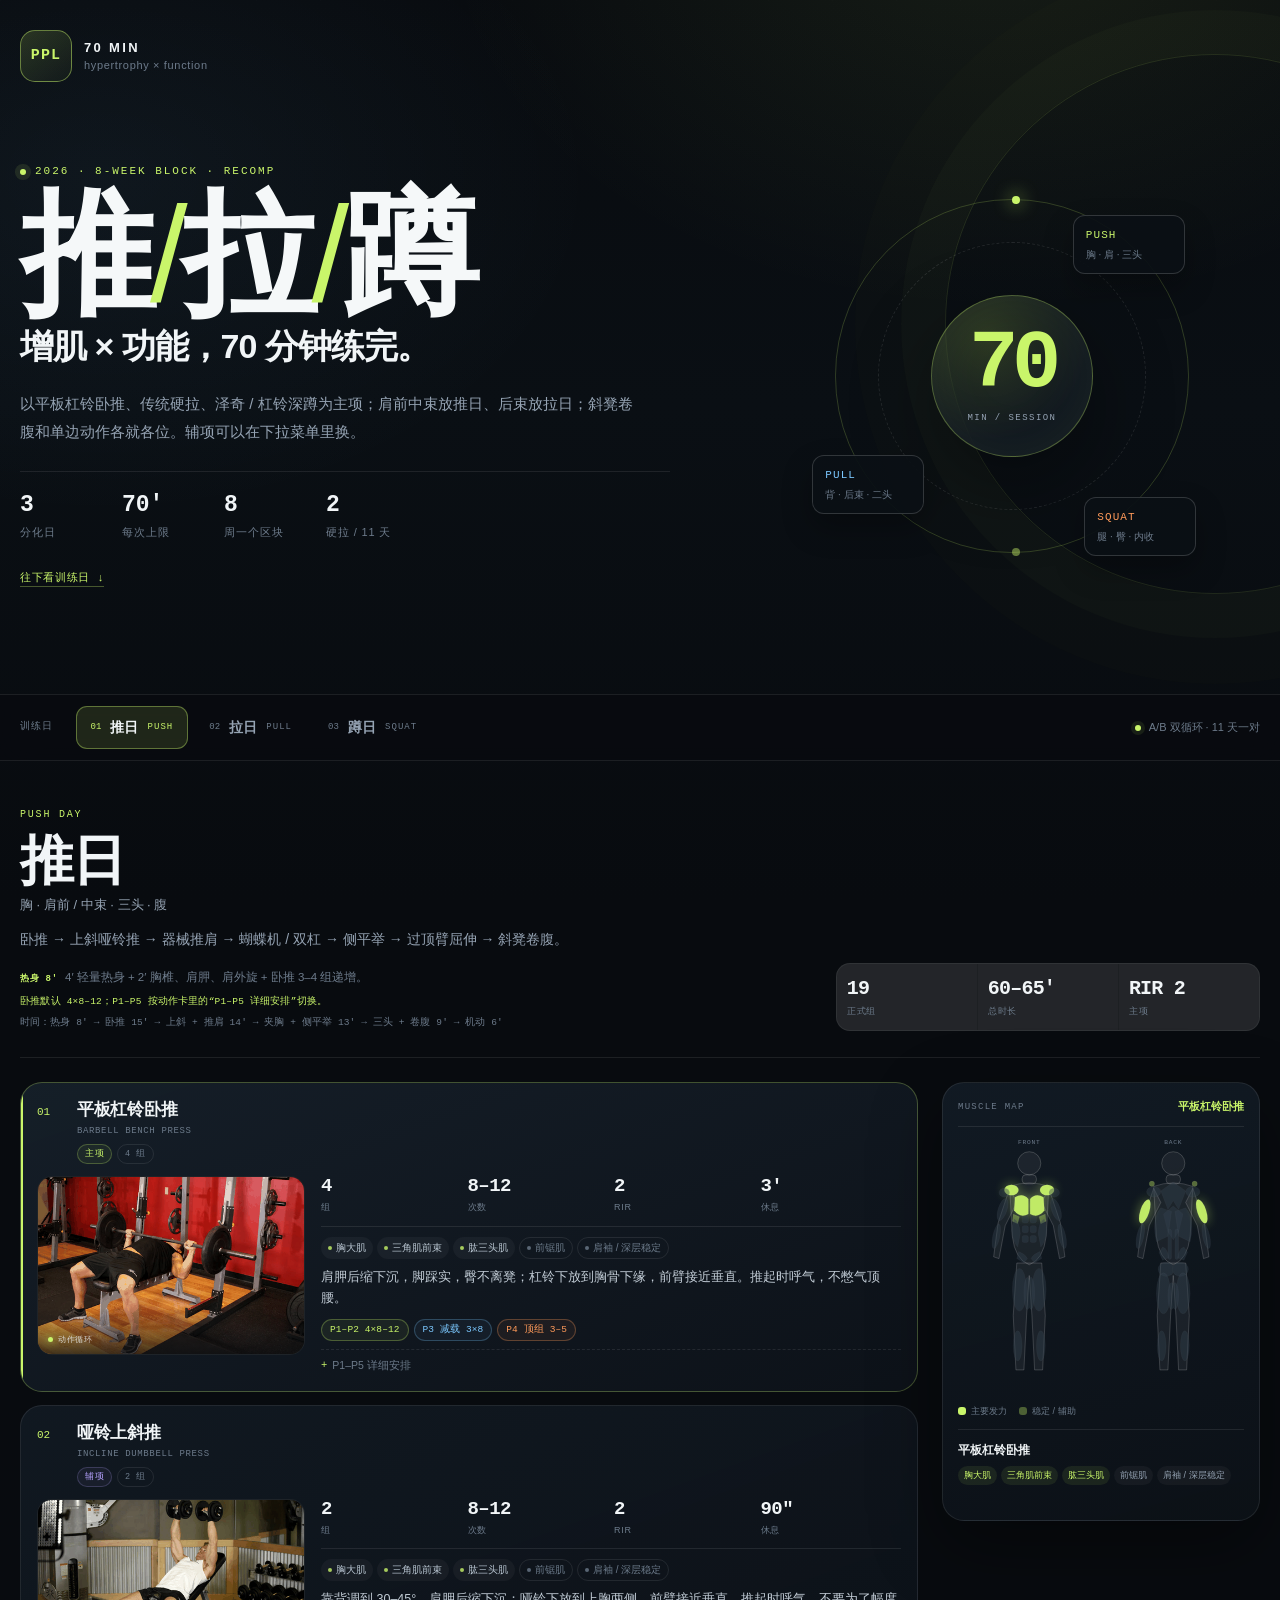
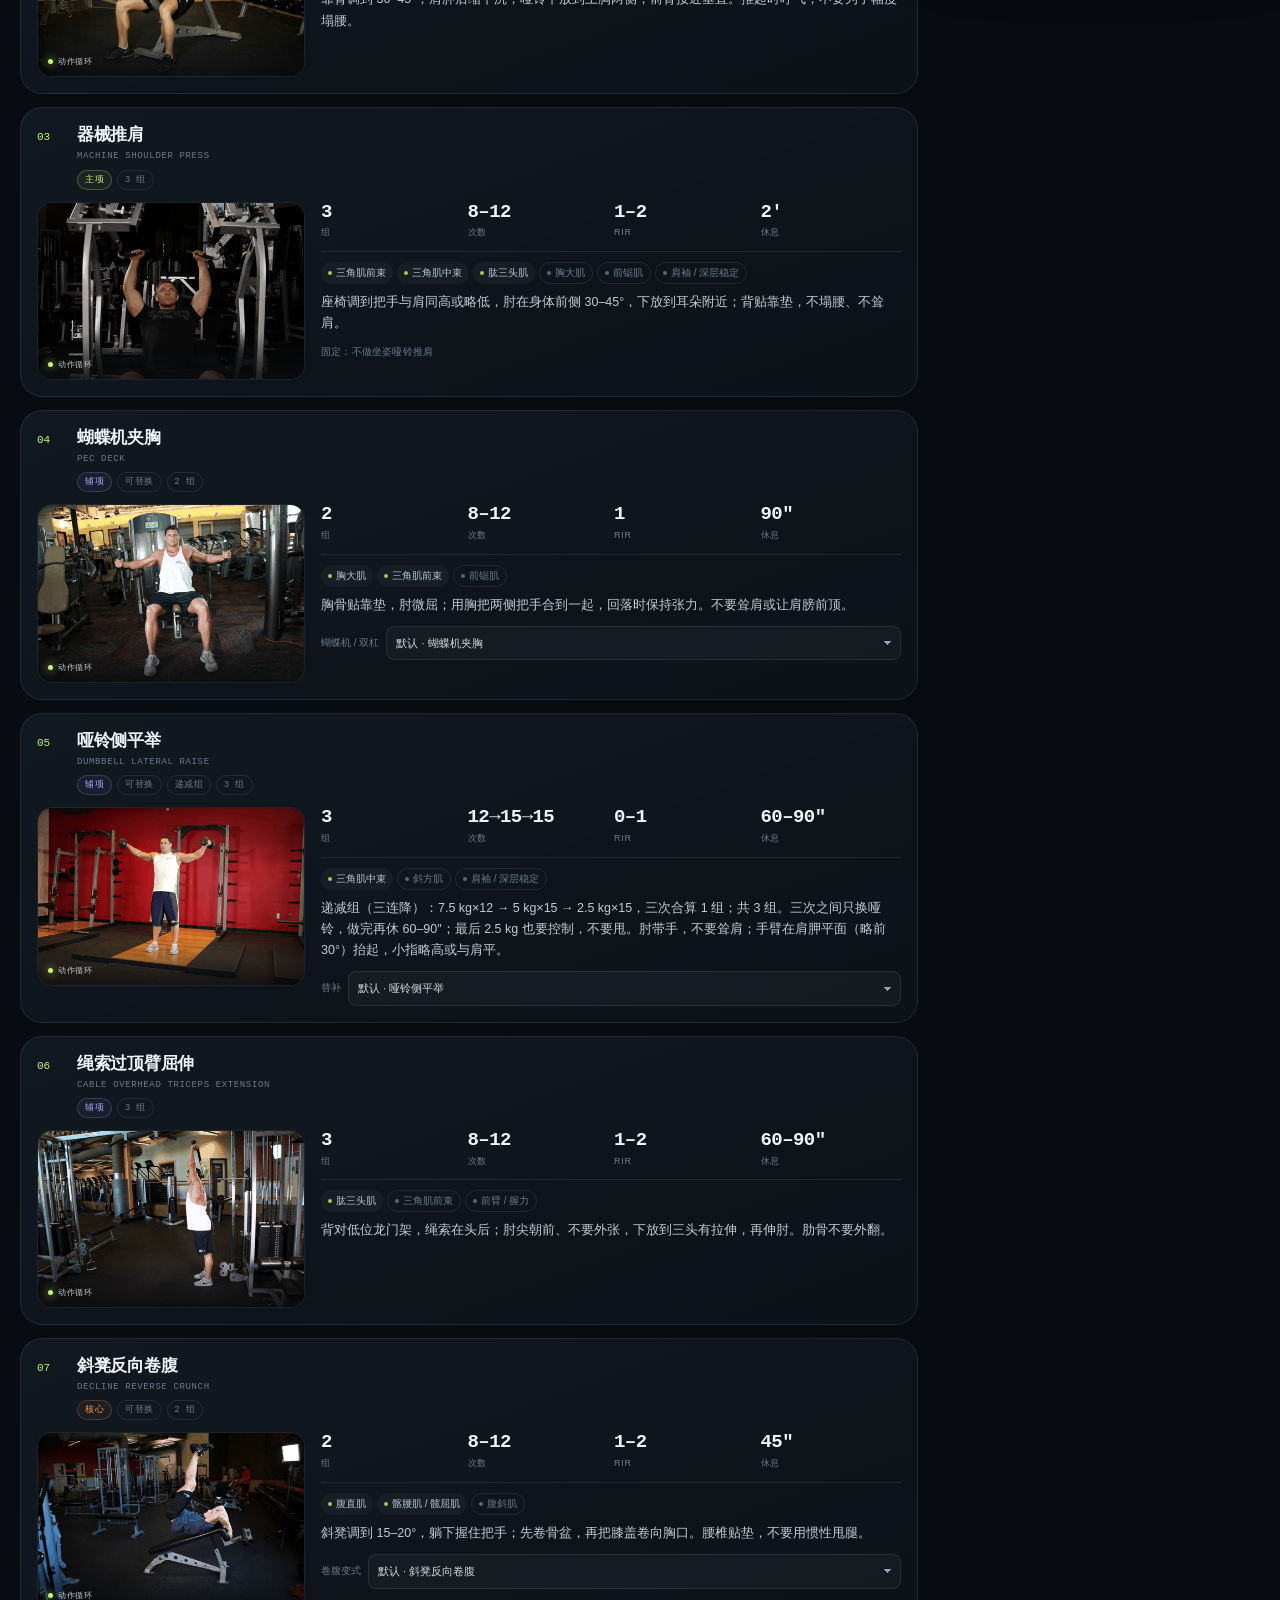
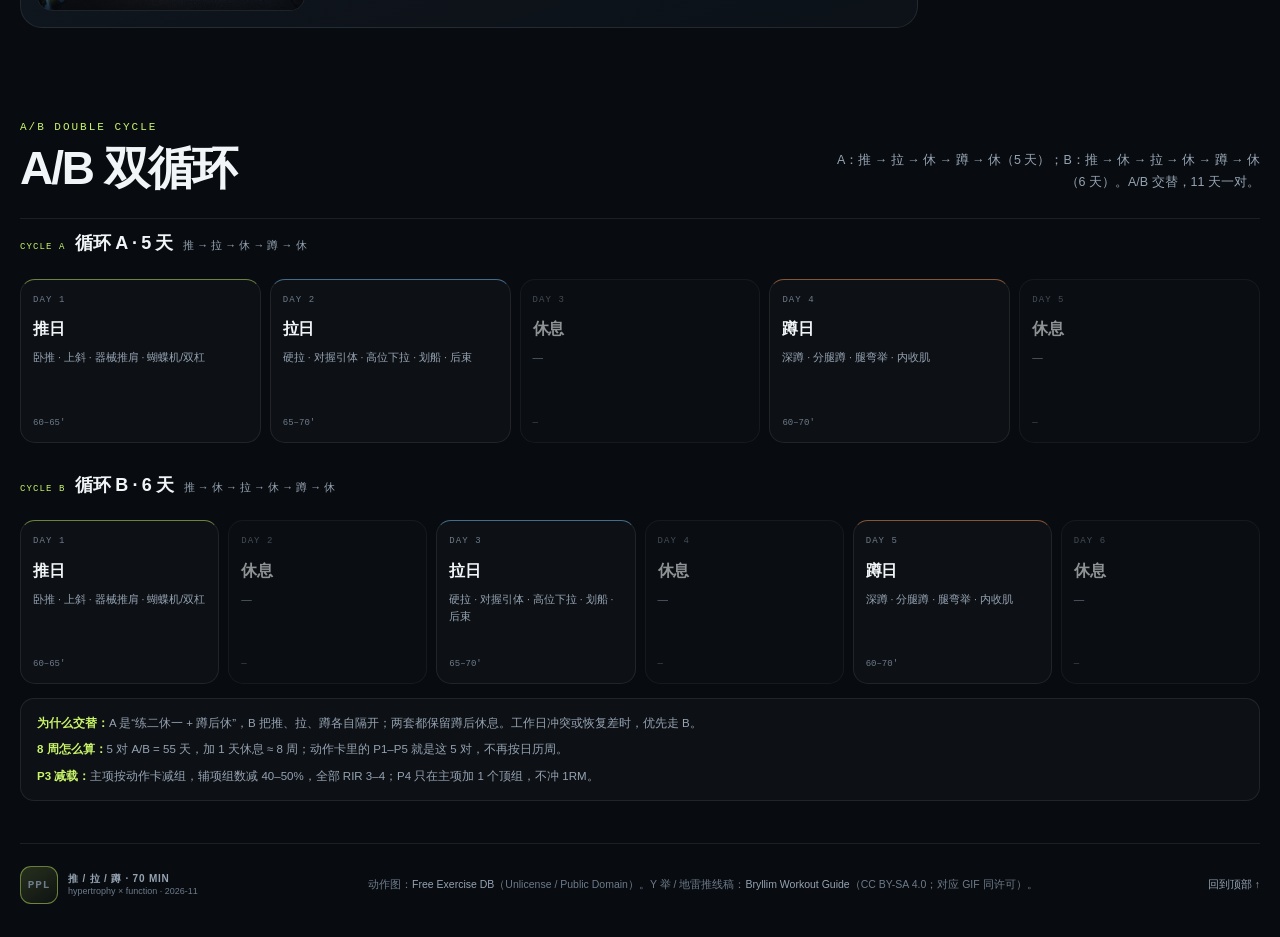
==== commit 4b30307c: "Adjust push day time budget for drop sets" ====
--- a/ppl60/index.html
+++ b/ppl60/index.html
@@ -87,7 +87,7 @@
           <p class="day-intro">卧推 → 上斜哑铃推 → 器械推肩 → 蝴蝶机 / 双杠 → 侧平举 → 过顶臂屈伸 → 斜凳卷腹。</p>
           <p class="warmup-line"><b>热身 8′</b> 4′ 轻量热身 + 2′ 胸椎、肩胛、肩外旋 + 卧推 3–4 组递增。</p>
           <p class="lift-note">卧推默认 4×8–12；P1–P5 按动作卡里的“P1–P5 详细安排”切换。</p>
-          <p class="time-plan">时间：热身 8′ → 卧推 15′ → 上斜 + 推肩 14′ → 夹胸 + 侧平举 10′ → 三头 + 卷腹 9′ → 机动 9′</p>
+          <p class="time-plan">时间：热身 8′ → 卧推 15′ → 上斜 + 推肩 14′ → 夹胸 + 侧平举 13′ → 三头 + 卷腹 9′ → 机动 6′</p>
         </div>
         <div class="day-side" aria-label="推日概览">
           <div class="day-stat"><b>19</b><span>正式组</span></div>
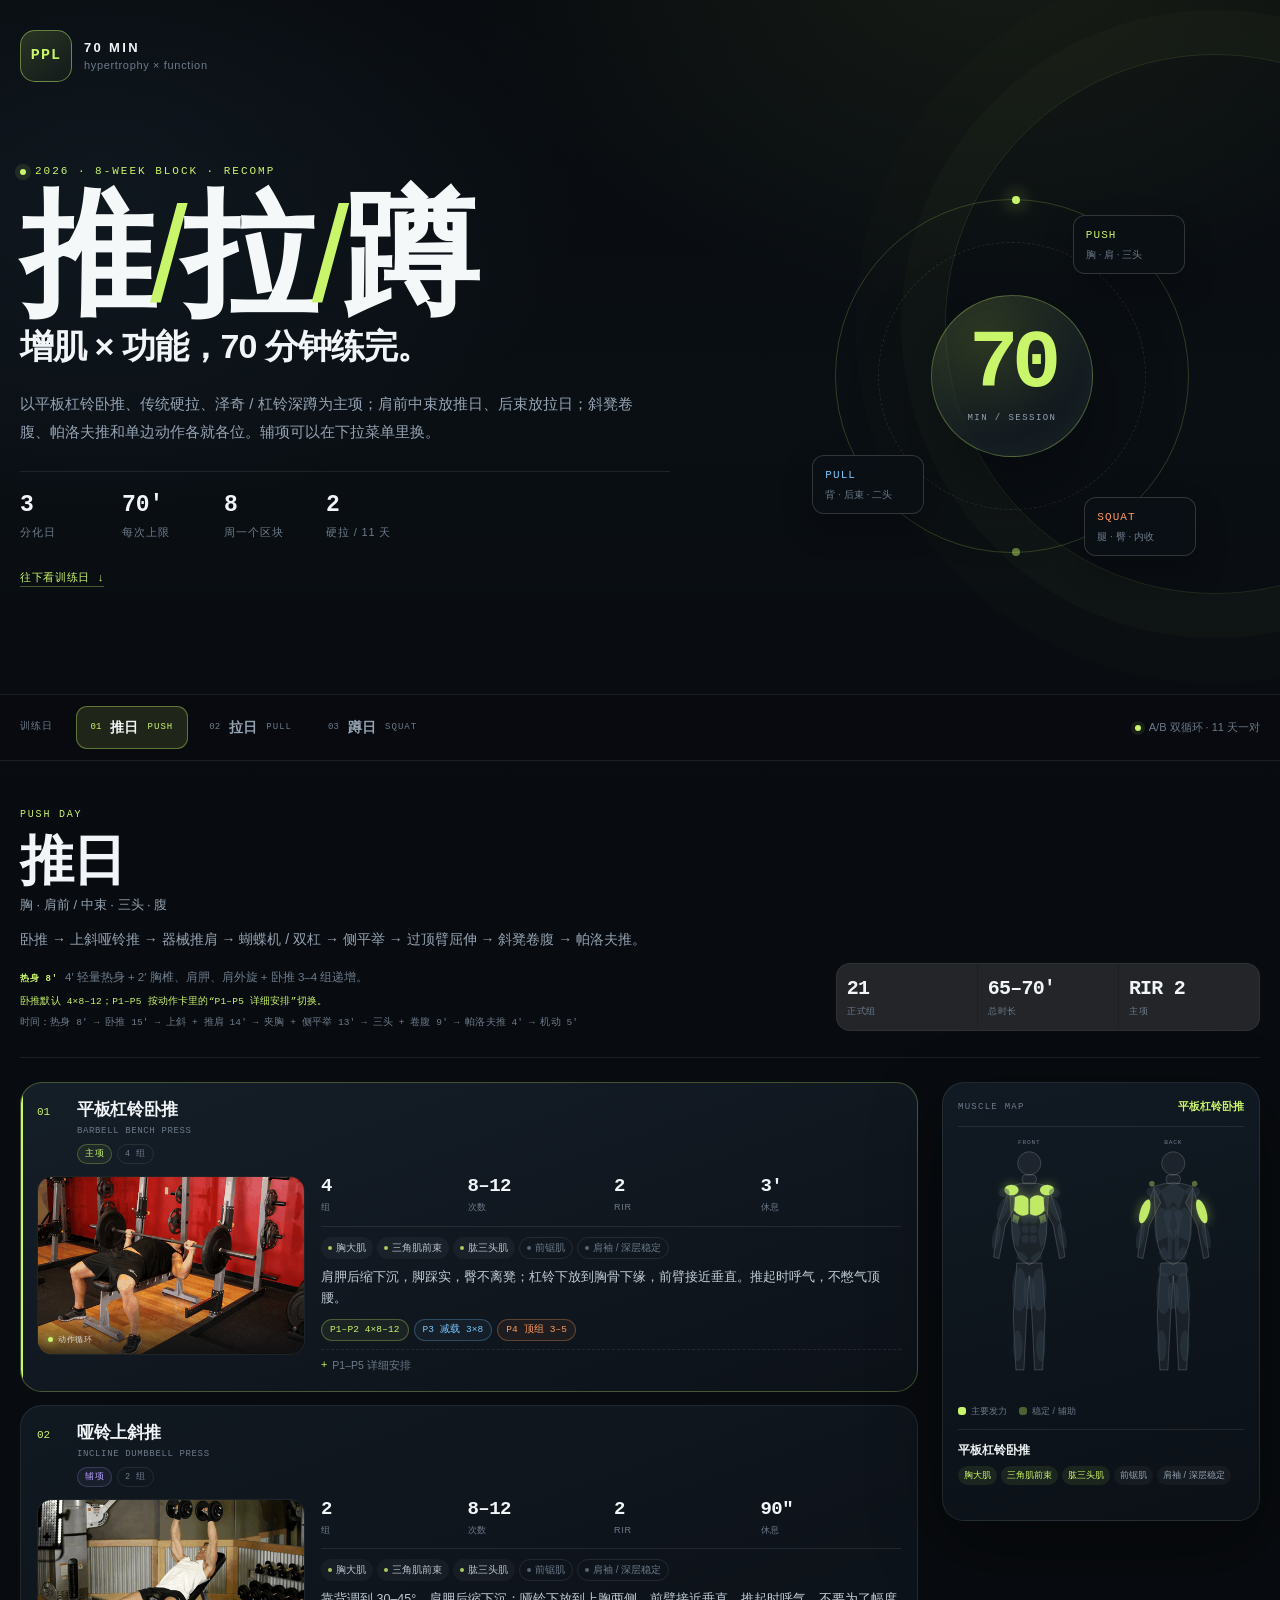
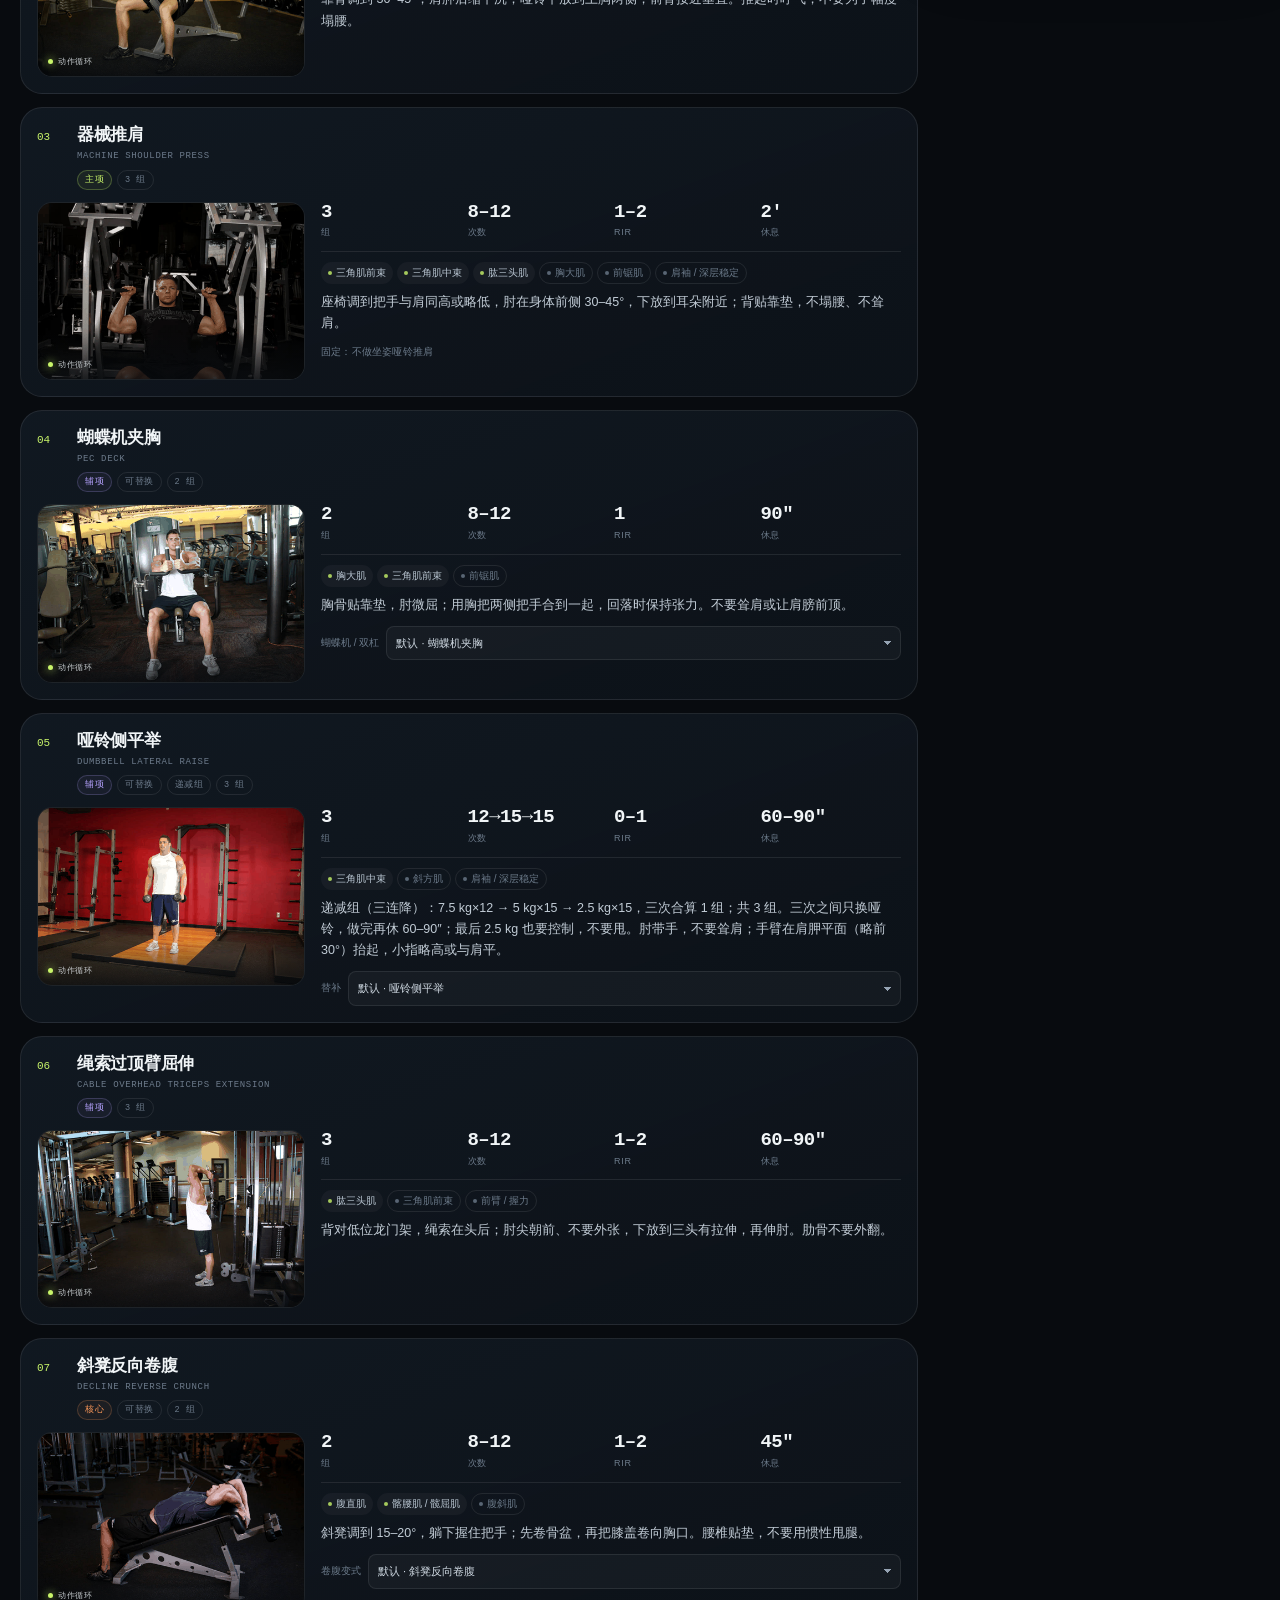
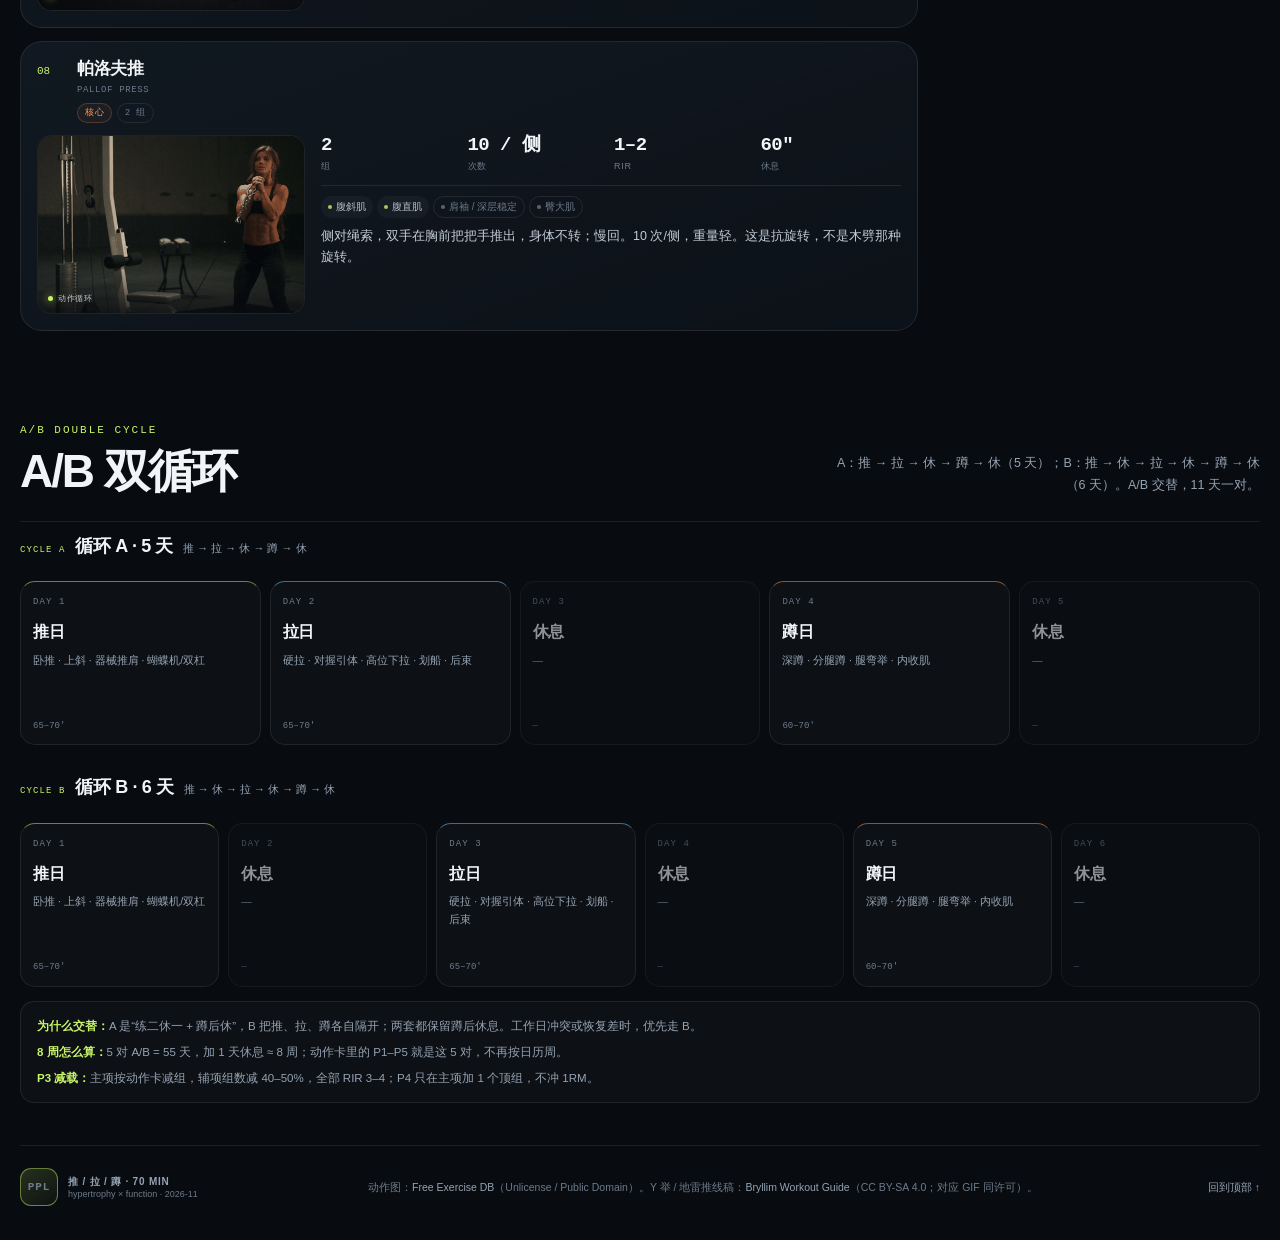
==== commit 51c5f78d: "Restore Pallof press on push day" ====
--- a/ppl60/index.html
+++ b/ppl60/index.html
@@ -37,7 +37,7 @@
         <p class="eyebrow"><span class="dot"></span> 2026 · 8-WEEK BLOCK · RECOMP</p>
         <h1>推<span>/</span>拉<span>/</span>蹲</h1>
         <p class="hero-sub">增肌 × 功能，70 分钟练完。</p>
-        <p class="lede">以平板杠铃卧推、传统硬拉、泽奇 / 杠铃深蹲为主项；肩前中束放推日、后束放拉日；斜凳卷腹和单边动作各就各位。辅项可以在下拉菜单里换。</p>
+        <p class="lede">以平板杠铃卧推、传统硬拉、泽奇 / 杠铃深蹲为主项；肩前中束放推日、后束放拉日；斜凳卷腹、帕洛夫推和单边动作各就各位。辅项可以在下拉菜单里换。</p>
         <div class="hero-stats" aria-label="计划概览">
           <div><b>3</b><span>分化日</span></div>
           <div><b>70′</b><span>每次上限</span></div>
@@ -84,14 +84,14 @@
         <div class="day-head-main">
           <p class="day-kicker">PUSH DAY</p>
           <h2>推日 <small>胸 · 肩前 / 中束 · 三头 · 腹</small></h2>
-          <p class="day-intro">卧推 → 上斜哑铃推 → 器械推肩 → 蝴蝶机 / 双杠 → 侧平举 → 过顶臂屈伸 → 斜凳卷腹。</p>
+          <p class="day-intro">卧推 → 上斜哑铃推 → 器械推肩 → 蝴蝶机 / 双杠 → 侧平举 → 过顶臂屈伸 → 斜凳卷腹 → 帕洛夫推。</p>
           <p class="warmup-line"><b>热身 8′</b> 4′ 轻量热身 + 2′ 胸椎、肩胛、肩外旋 + 卧推 3–4 组递增。</p>
           <p class="lift-note">卧推默认 4×8–12；P1–P5 按动作卡里的“P1–P5 详细安排”切换。</p>
-          <p class="time-plan">时间：热身 8′ → 卧推 15′ → 上斜 + 推肩 14′ → 夹胸 + 侧平举 13′ → 三头 + 卷腹 9′ → 机动 6′</p>
+          <p class="time-plan">时间：热身 8′ → 卧推 15′ → 上斜 + 推肩 14′ → 夹胸 + 侧平举 13′ → 三头 + 卷腹 9′ → 帕洛夫推 4′ → 机动 5′</p>
         </div>
         <div class="day-side" aria-label="推日概览">
-          <div class="day-stat"><b>19</b><span>正式组</span></div>
-          <div class="day-stat"><b>60–65′</b><span>总时长</span></div>
+          <div class="day-stat"><b>21</b><span>正式组</span></div>
+          <div class="day-stat"><b>65–70′</b><span>总时长</span></div>
           <div class="day-stat"><b>RIR 2</b><span>主项</span></div>
         </div>
       </div>
@@ -174,7 +174,7 @@
       <div class="cycle-block">
         <div class="cycle-block-head"><span class="cycle-tag">CYCLE A</span><h3>循环 A · 5 天</h3><p>推 → 拉 → 休 → 蹲 → 休</p></div>
         <div class="cycle-grid">
-          <article class="week-day push"><span class="wd">DAY 1</span><h3>推日</h3><p>卧推 · 上斜 · 器械推肩 · 蝴蝶机/双杠</p><b>60–65′</b></article>
+          <article class="week-day push"><span class="wd">DAY 1</span><h3>推日</h3><p>卧推 · 上斜 · 器械推肩 · 蝴蝶机/双杠</p><b>65–70′</b></article>
           <article class="week-day pull"><span class="wd">DAY 2</span><h3>拉日</h3><p>硬拉 · 对握引体 · 高位下拉 · 划船 · 后束</p><b>65–70′</b></article>
           <article class="week-day rest"><span class="wd">DAY 3</span><h3>休息</h3><p>—</p><b>—</b></article>
           <article class="week-day squat"><span class="wd">DAY 4</span><h3>蹲日</h3><p>深蹲 · 分腿蹲 · 腿弯举 · 内收肌</p><b>60–70′</b></article>
@@ -184,7 +184,7 @@
       <div class="cycle-block">
         <div class="cycle-block-head"><span class="cycle-tag">CYCLE B</span><h3>循环 B · 6 天</h3><p>推 → 休 → 拉 → 休 → 蹲 → 休</p></div>
         <div class="cycle-grid six">
-          <article class="week-day push"><span class="wd">DAY 1</span><h3>推日</h3><p>卧推 · 上斜 · 器械推肩 · 蝴蝶机/双杠</p><b>60–65′</b></article>
+          <article class="week-day push"><span class="wd">DAY 1</span><h3>推日</h3><p>卧推 · 上斜 · 器械推肩 · 蝴蝶机/双杠</p><b>65–70′</b></article>
           <article class="week-day rest"><span class="wd">DAY 2</span><h3>休息</h3><p>—</p><b>—</b></article>
           <article class="week-day pull"><span class="wd">DAY 3</span><h3>拉日</h3><p>硬拉 · 对握引体 · 高位下拉 · 划船 · 后束</p><b>65–70′</b></article>
           <article class="week-day rest"><span class="wd">DAY 4</span><h3>休息</h3><p>—</p><b>—</b></article>
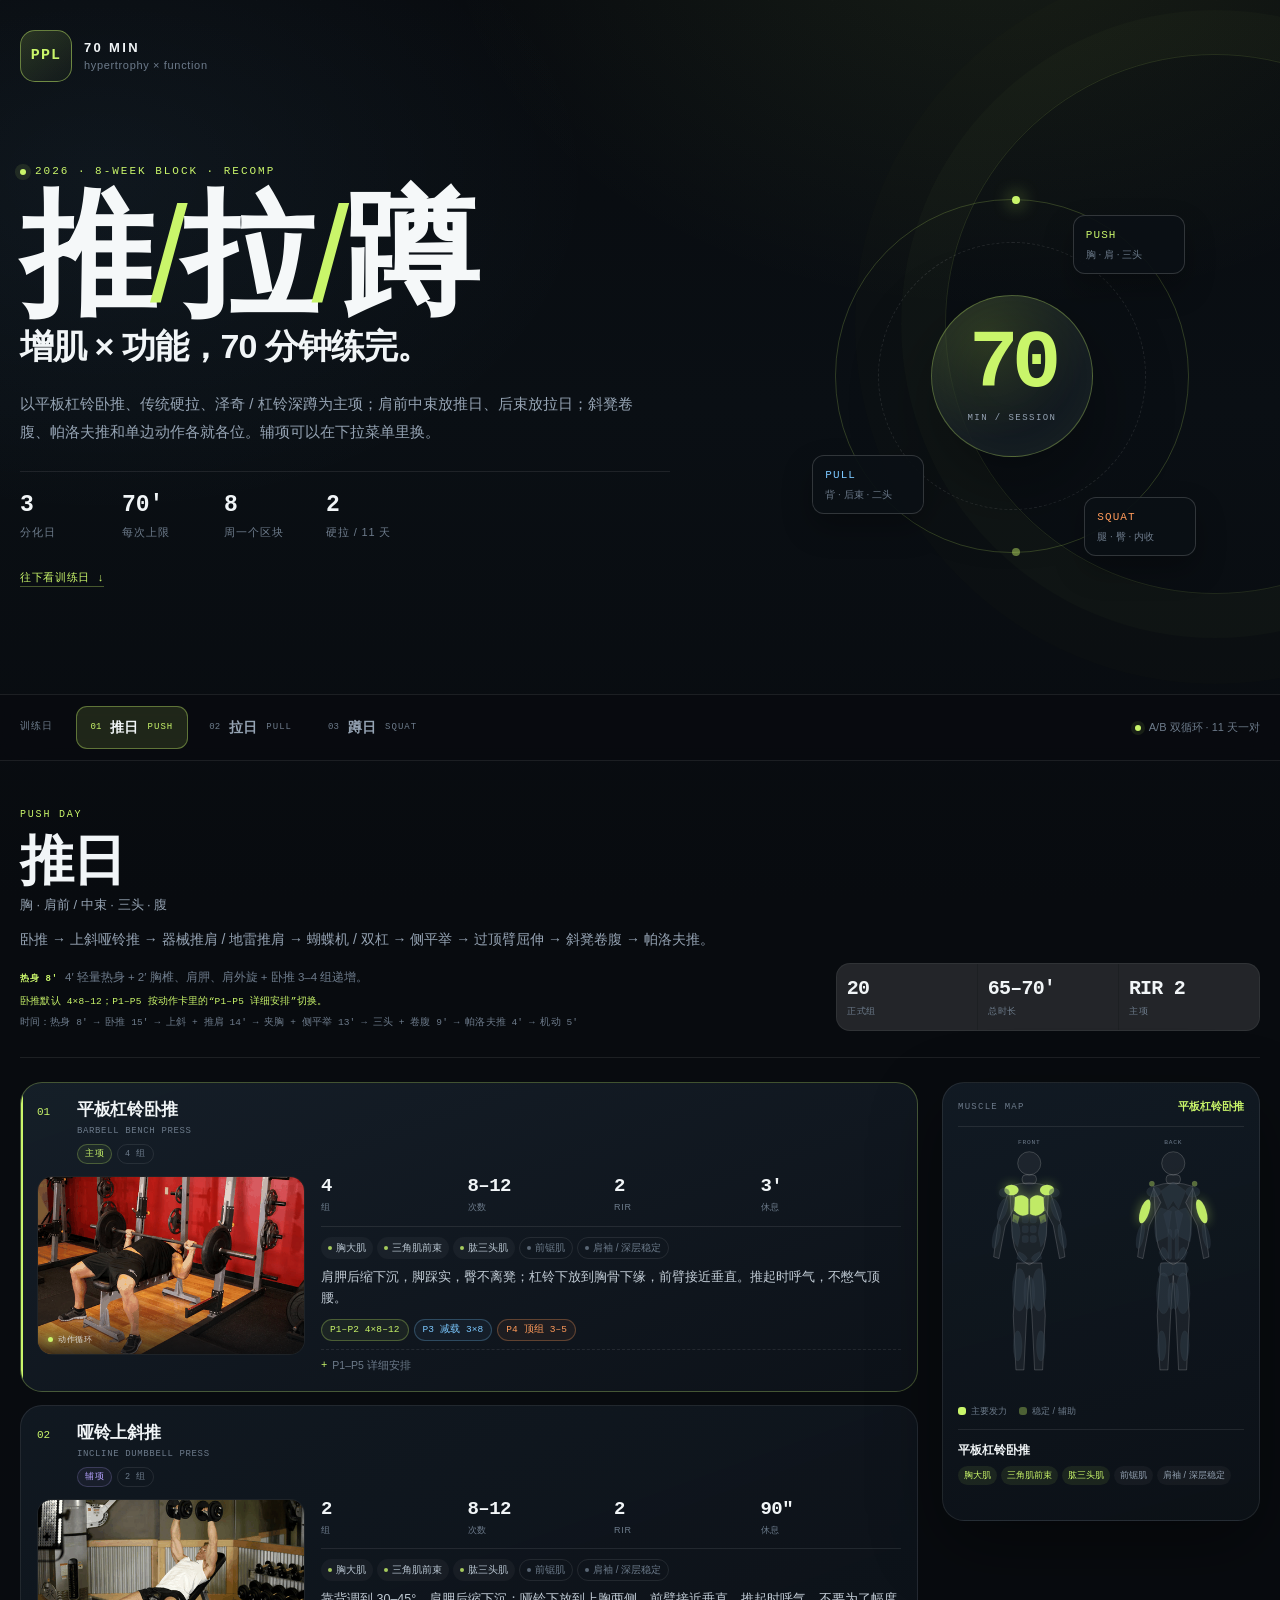
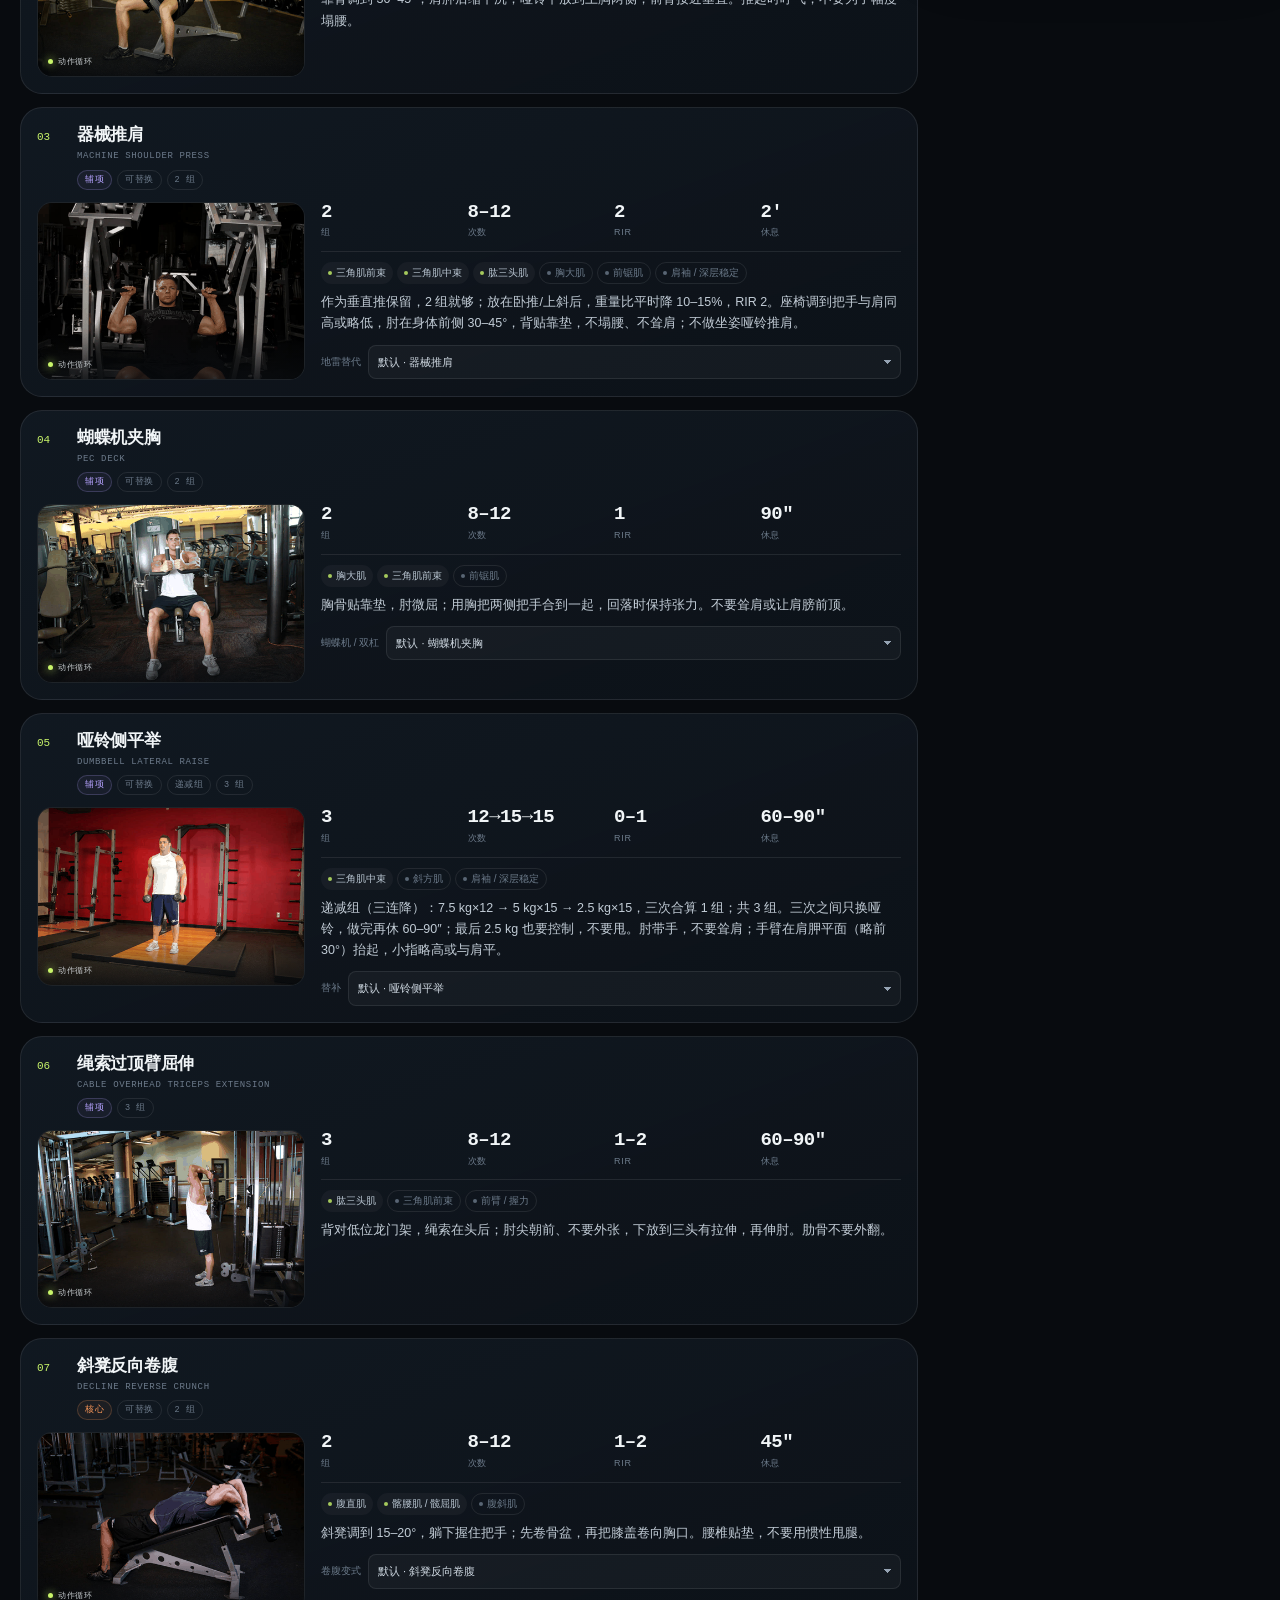
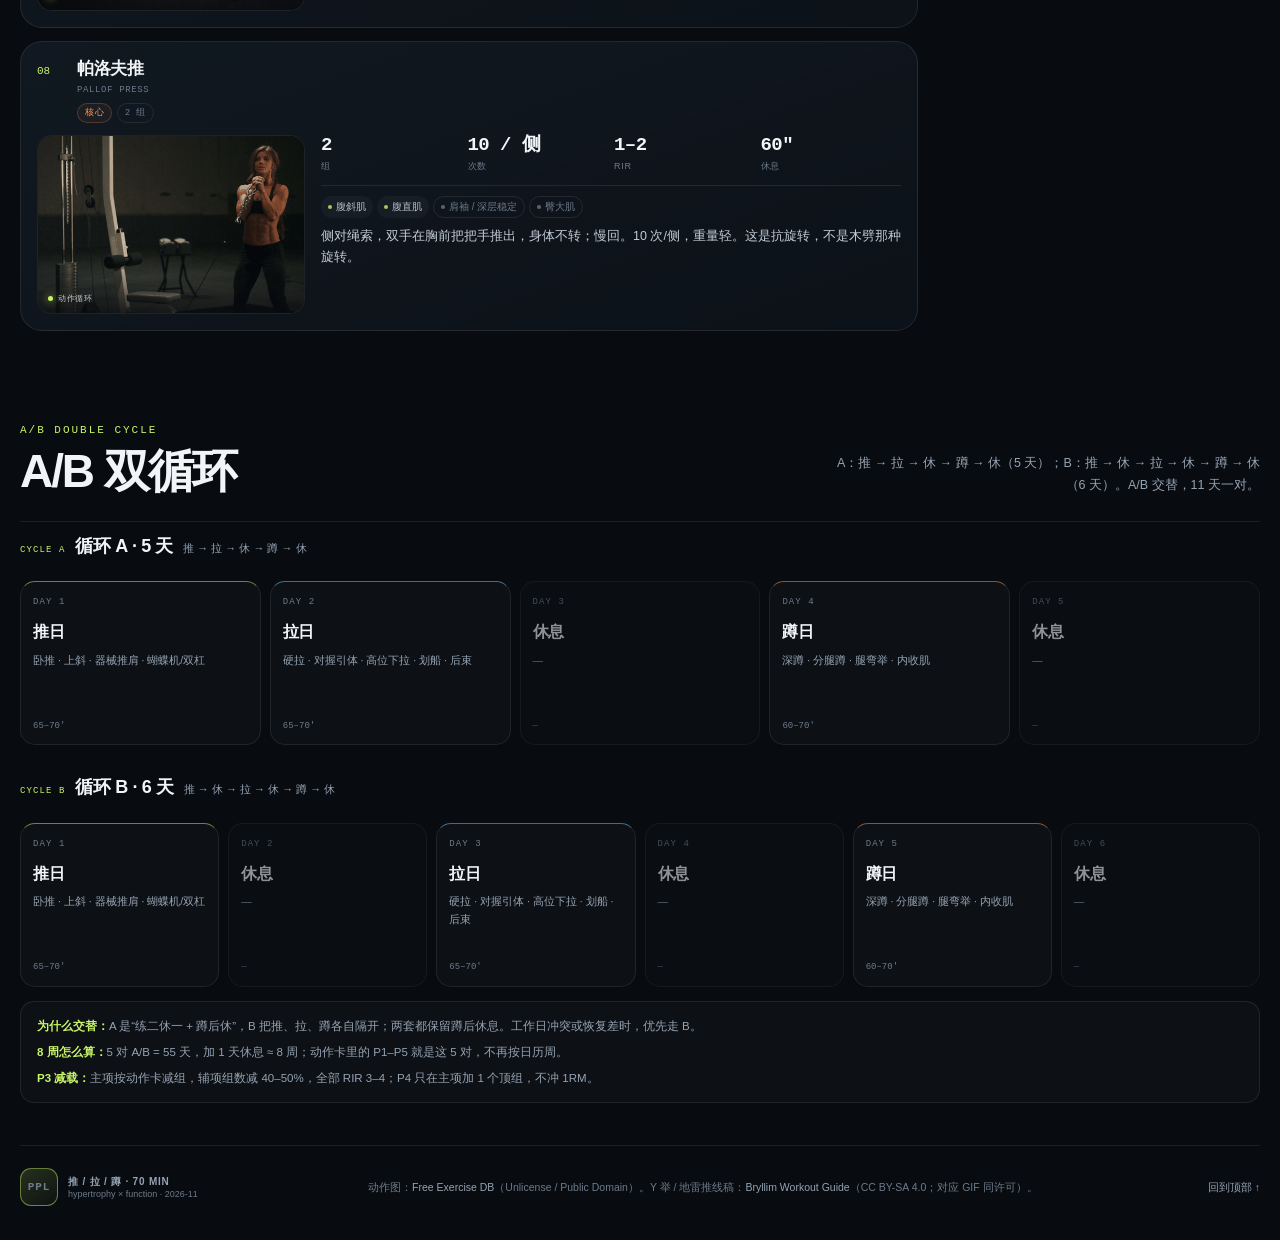
==== commit df489c01: "Reduce machine shoulder press volume and add landmine option" ====
--- a/ppl60/index.html
+++ b/ppl60/index.html
@@ -84,13 +84,13 @@
         <div class="day-head-main">
           <p class="day-kicker">PUSH DAY</p>
           <h2>推日 <small>胸 · 肩前 / 中束 · 三头 · 腹</small></h2>
-          <p class="day-intro">卧推 → 上斜哑铃推 → 器械推肩 → 蝴蝶机 / 双杠 → 侧平举 → 过顶臂屈伸 → 斜凳卷腹 → 帕洛夫推。</p>
+          <p class="day-intro">卧推 → 上斜哑铃推 → 器械推肩 / 地雷推肩 → 蝴蝶机 / 双杠 → 侧平举 → 过顶臂屈伸 → 斜凳卷腹 → 帕洛夫推。</p>
           <p class="warmup-line"><b>热身 8′</b> 4′ 轻量热身 + 2′ 胸椎、肩胛、肩外旋 + 卧推 3–4 组递增。</p>
           <p class="lift-note">卧推默认 4×8–12；P1–P5 按动作卡里的“P1–P5 详细安排”切换。</p>
           <p class="time-plan">时间：热身 8′ → 卧推 15′ → 上斜 + 推肩 14′ → 夹胸 + 侧平举 13′ → 三头 + 卷腹 9′ → 帕洛夫推 4′ → 机动 5′</p>
         </div>
         <div class="day-side" aria-label="推日概览">
-          <div class="day-stat"><b>21</b><span>正式组</span></div>
+          <div class="day-stat"><b>20</b><span>正式组</span></div>
           <div class="day-stat"><b>65–70′</b><span>总时长</span></div>
           <div class="day-stat"><b>RIR 2</b><span>主项</span></div>
         </div>
